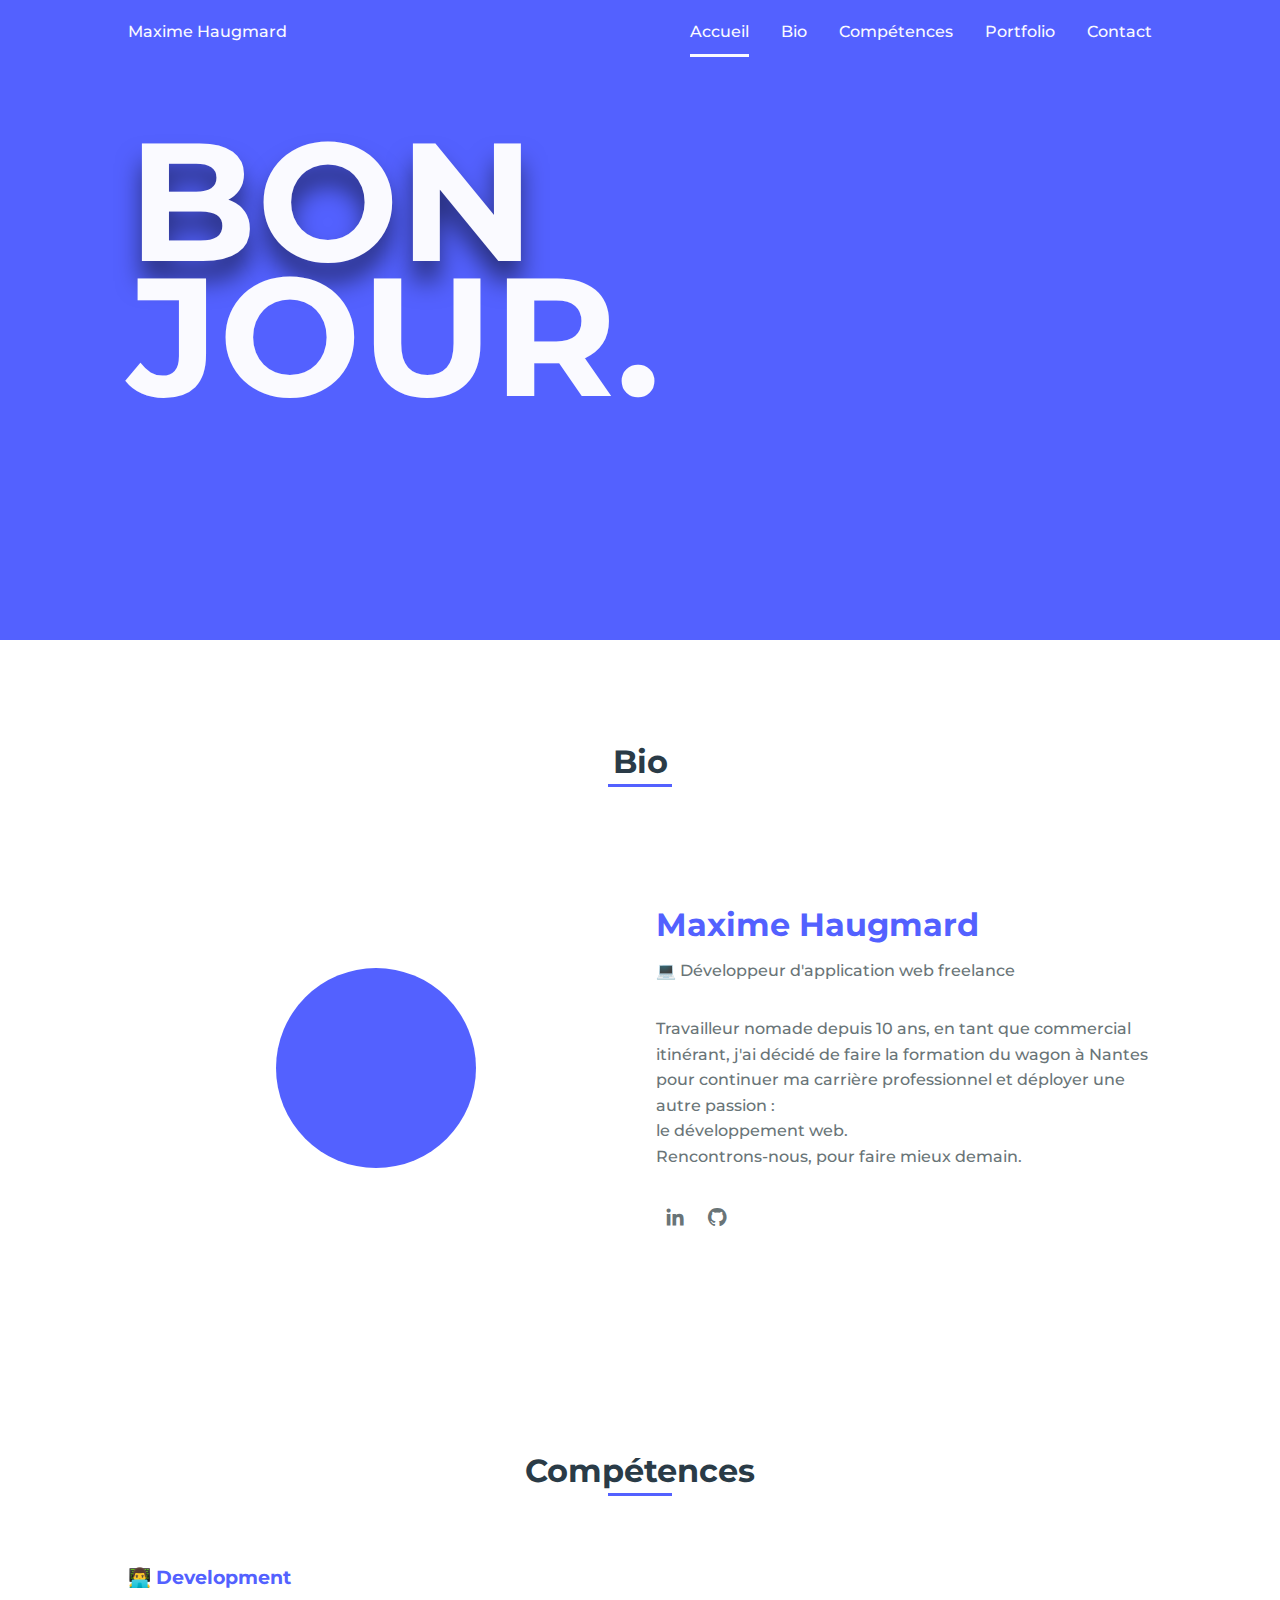
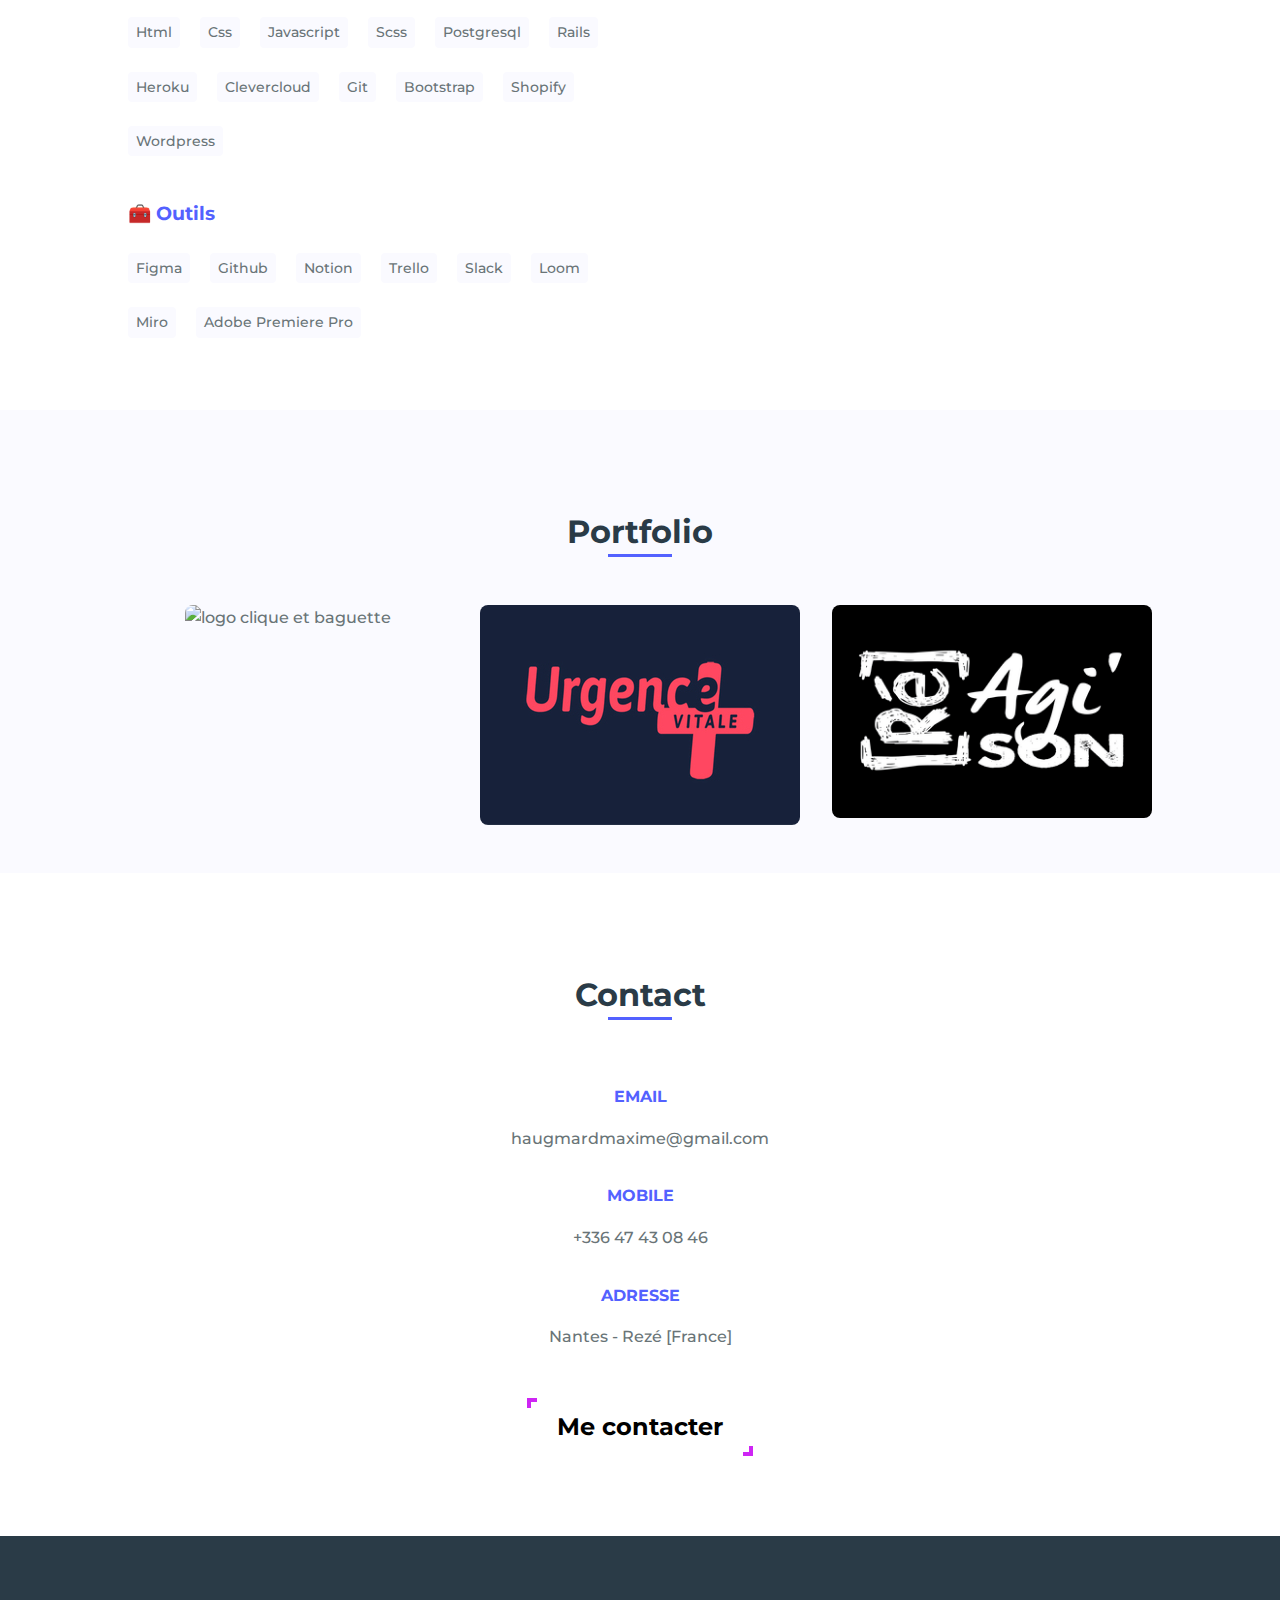
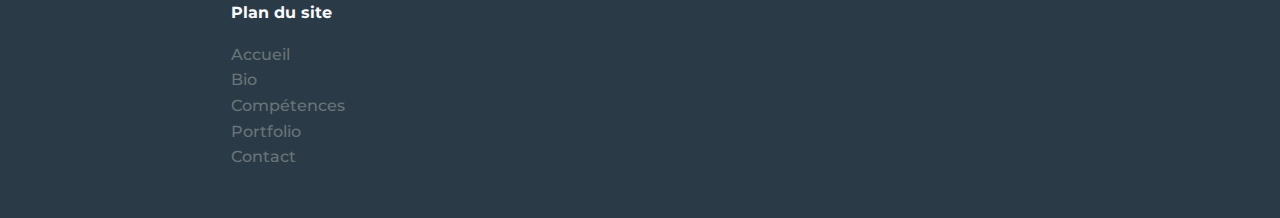
==== index.html @ 4c7629e4 "add card portfolio" ====
<!DOCTYPE html>
  <html lang="en">
  <head>
    <meta charset="UTF-8">
    <meta name="viewport" content="width=device-width, initial-scale=1.0">

    <title>Maxime Haugmard</title>
    <meta name="author" content="Maxime Haugmard">
    <meta name="description"
      content="Contacter Maxime Haugmard développeur d'application web freelance à Nantes. Langages utilisés: ruby, ruby on rails, html, css, js. Création de site e-commerce shopify, blog wordpress ...">
    <meta property="og:image" content="">
    <meta property="og:description"
      content="Maxime Haugmard développeur d'application web freelance à Nantes. Langages utilisés: ruby, ruby on rails, html, css, js. Création de site e-commerce shopify, blog wordpress ...">
    <meta property="og:title" content="Maxime Haugmard -Freelance- Nantes">
    <link rel="shortcut icon" href="assets/img/laptop_1f4bb.ico" type="image/x-icon">

    <!-- ===== CSS ===== -->
    <link rel="stylesheet" href="assets/css/styles.css">

    <!-- ===== BOX ICONS ===== -->
    <link href='https://cdn.jsdelivr.net/npm/boxicons@2.0.5/css/boxicons.min.css' rel='stylesheet'>
    <script src="https://kit.fontawesome.com/8cdeed69bb.js" crossorigin="anonymous"></script>

  </head>
  <body>
    <!--===== HEADER =====-->
    <header class="l-header">
      <nav class="nav bd-grid">
        <div>
          <a href="#" class="nav__logo">Maxime Haugmard</a>
        </div>

        <div class="nav__menu" id="nav-menu">
          <ul class="nav__list">
            <li class="nav__item"><a href="#home" class="nav__link active">Accueil</a></li>
            <li class="nav__item"><a href="#about" class="nav__link">Bio</a></li>
            <li class="nav__item"><a href="#skills" class="nav__link">Compétences</a></li>
            <li class="nav__item"><a href="#portfolio" class="nav__link">Portfolio</a></li>
            <li class="nav__item"><a href="#contact" class="nav__link">Contact</a></li>
          </ul>
        </div>

        <div class="nav__toggle" id="nav-toggle">
          <i class='bx bx-menu'></i>
        </div>
      </nav>
    </header>

    <main class="l-main">
      <!--===== HOME =====-->
      <section class="home" id="home">
        <div class="home__container bd-grid">
          <h1 class="home__title"><span>BON</span><br>JOUR.</h1>

          <div class="home__scroll">
            <a href="#about" class="home__scroll-link"></i><i class="fas fa-angle-double-down"></i></a>
          </div>

          <img src="assets/img/perfil.png" alt="" class="home__img">
        </div>
      </section>

      <!--===== ABOUT =====-->
      <section class="about section" id="about">
        <h2 class="section-title">Bio</h2>

        <div class="about__container bd-grid">
          <div class="about__img">
            <img src="assets/img/perfil.png" alt="">
          </div>

          <div>
            <h2 class="about__subtitle">Maxime Haugmard</h2>
            <span class="about__profession">💻 Développeur d'application web freelance</span>
            <div class="about__text">
              <p>Travailleur nomade depuis 10 ans, en tant que commercial itinérant, j'ai décidé de faire <a
                  href="https://www.lewagon.com/fr/nantes" target="_blank">la formation du wagon à Nantes</a>
                pour continuer ma carrière professionnel et déployer une autre passion :</p>
              <p>le développement web.</p>
              <p>Rencontrons-nous, pour faire mieux demain.</p>
            </div>

            <div class="about__social">
              <a href="https://www.linkedin.com/in/maxime-haugmard" class="about__social-icon" target="_blank"><i
                  class='bx bxl-linkedin'></i></a>
              <a href="https://github.com/MaximeHaugmard" class="about__social-icon" target="_blank"><i
                  class='bx bxl-github'></i></a>
              <!-- <a href="#" class="about__social-icon"><i class='bx bxl-dribbble' ></i></a> -->
            </div>
          </div>
        </div>
      </section>

      <!--===== SKILLS =====-->
      <section class="skills section" id="skills">
        <h2 class="section-title">Compétences</h2>

        <div class="skills__container bd-grid">
            <div class="skills__box">
              <h3 class="skills__subtitle">👨‍💻 Development</h3>
              <span class="skills__name">Html</span>
              <span class="skills__name">Css</span>
              <span class="skills__name">Javascript</span>
              <span class="skills__name">Scss</span>
              <span class="skills__name">Postgresql</span>
              <span class="skills__name">Rails</span>
              <span class="skills__name">Heroku</span>
              <span class="skills__name">Clevercloud</span>
              <span class="skills__name">Git</span>
              <span class="skills__name">Bootstrap</span>
              <span class="skills__name">Shopify</span>
              <span class="skills__name">Wordpress</span>

              <h3 class="skills__subtitle">🧰 Outils</h3>
              <span class="skills__name">Figma</span>
              <span class="skills__name">Github</span>
              <span class="skills__name">Notion</span>
              <span class="skills__name">Trello</span>
              <span class="skills__name">Slack</span>
              <span class="skills__name">Loom</span>
              <span class="skills__name">Miro</span>
              <span class="skills__name">Adobe Premiere Pro</span>
            </div>
        </div>
      </section>

      <!--===== PORTFOLIO =====-->
      <section class="portfolio section" id="portfolio">
        <h2 class="section-title">Portfolio</h2>

        <div class="portfolio__container bd-grid">

          <div class="portfolio__img">
            <img src="assets/img/cliqueetbaguette.png" alt="logo clique et baguette">
            <div class="portfolio__link">
              <span class="portfolio__link-name">Application de click & collect en boulangerie</span>
              <a href="https://www.cliqueetbaguette.fr" target="_blank" class="portfolio__link-detail"> Détail</a>
            </div>
          </div>

          <div class="portfolio__img">
              <img src="assets/img/urgence-vitale.jpg" alt="logo urgence vitale">
              <div class="portfolio__link">
                <span class="portfolio__link-name">Application d'appel du personnel d'astreinte dans le milieu hospitalier</span>
                <a href="https://youtu.be/1AYKmFTObQQ?t=2758" target="_blank" class="portfolio__link-detail">Démo</a>
              </div>
          </div>

          <div class="portfolio__img">
              <img src="assets/img/reagison.png" alt="logo [Ré]agi'son">
              <div class="portfolio__link">
                <span class="portfolio__link-name">[Ré]agi'son, association qui développe des ateliers c[ré]atifs et propose un accompagnement pour les artistes émergents</span>
                <a href="https://www.reagi-son.fr" class="portfolio__link-detail">Détail</a>
              </div>
          </div>

          <!-- <div class="portfolio__img">
              <img src="assets/img/work4.jpg" alt="">

              <div class="portfolio__link">
                <a href="#" class="portfolio__link-name">Détail</a>
              </div>
          </div> -->
      </section>

        <!--===== CONTACT =====-->
        <section class="contact section" id="contact">
          <h2 class="section-title">Contact</h2>

          <div class="contact__container">
            <div class="contact__info">
              <h3 class="contact__subtitle">EMAIL</h3>
              <span class="contact__text">
                <a href="mailto:haugmardmaxime@gmail.com" target="_blank">haugmardmaxime@gmail.com</a>
              </span>

              <h3 class="contact__subtitle">MOBILE</h3>
              <span class="contact__text"><a href="tel:+33647430846"></a> +336 47 43 08 46</span>

              <h3 class="contact__subtitle">ADRESSE</h3>
              <span class="contact__text">Nantes - Rezé [France]</span>

              <div class="btn-calendar">
                <a href="https://docs.google.com/forms/d/e/1FAIpQLSfEinjuFks-7mo3iiz8x9qFw1VdDq83ba6JHgk2bbXcNiDGog/viewform?usp=sf_link" target="_blank" rel="nofollow"><h2>Me contacter</h2></a>
              </div>
            </div>
          </div>
        </section>
      </main>

      <!--===== FOOTER =====-->
      <footer class="footer section">
        <div class="footer__container bd-grid">
          <div class="footer__data">
            <h2 class="footer__title">Plan du site</h2>
            <ul>
                <li><a href="#home" class="footer__link">Accueil</a></li>
                <li><a href="#about" class="footer__link">Bio</a></li>
                <li><a href="#skills" class="footer__link">Compétences</a></li>
                <li><a href="#portfolio" class="footer__link">Portfolio</a></li>
                <li><a href="#Contact" class="footer__link">Contact</a></li>
            </ul>
          </div>
        </div>
      </footer>

      <!--===== SCROLL REVEAL =====-->
      <script src="https://unpkg.com/scrollreveal"></script>

      <!--===== MAIN JS =====-->
      <script src="assets/js/main.js"></script>
  </body>
</html>
---- assets/css/styles.css ----
/*===== GOOGLE FONTS =====*/
@import url("https://fonts.googleapis.com/css2?family=Montserrat:wght@500;600;700&display=swap");

/*===== VARIABLES CSS =====*/
:root{
    --header-height: 3rem;
    --font-medium: 500;
}

/*===== Colores =====*/
:root{
    --first-color: #5361FF;
    --white-color: #FAFAFF;
    --dark-color: #2A3B47;
    --text-color: #697477;
}

/*===== Fuente y tipografia =====*/
:root{
    --body-font: 'Montserrat', sans-serif;
    --big-font-size: 6.25rem;
    --h2-font-size: 1.25rem;
    --normal-font-size: .938rem;
    --small-font-size: .813rem;
}
@media screen and (min-width: 768px){
    :root{
        --big-font-size: 10.5rem;
        --h2-font-size: 2rem;
        --normal-font-size: 1rem;
        --small-font-size: .875rem;
    }
}

/*===== Margenes =====*/
:root{
    --mb-1: .5rem;
    --mb-2: 1rem;
    --mb-3: 1.5rem;
    --mb-4: 2rem;
}

/*===== z index =====*/
:root{
    --z-fixed: 100;
}

/*===== BASE =====*/
*,::before,::after{
    box-sizing: border-box;
}
html{
    scroll-behavior: smooth;
}
body{
    margin: var(--header-height) 0 0 0;
    font-family: var(--body-font);
    font-size: var(--normal-font-size);
    font-weight: var(--font-medium);
    color: var(--text-color);
    line-height: 1.6;
}
h1,h2,p{
    margin: 0;
}
ul{
    margin: 0;
    padding: 0;
    list-style: none;
}
a{
    text-decoration: none;
    color: var(--text-color);
}
img{
    max-width: 100%;
    height: auto;
    display: block;
}

/*===== CLASS CSS ===== */
.section{
    padding: 3rem 0;
}
.section-title{
    position: relative;
    font-size: var(--h2-font-size);
    color: var(--dark-color);
    margin: var(--mb-4) 0;
    text-align: center;
}
.section-title::after{
    position: absolute;
    content: "";
    width: 32px;
    height: .18rem;
    left: 0;
    right: 0;
    margin: auto;
    top: 2rem;
    background-color: var(--first-color);
}

/*===== LAYOUT =====*/
.bd-grid{
    max-width: 1024px;
    display: grid;
    grid-template-columns: 100%;
    grid-column-gap: 2rem;
    width: calc(100% - 2rem);
    margin-left: var(--mb-2);
    margin-right: var(--mb-2);
}
.l-header{
    width: 100%;
    position: fixed;
    top: 0;
    left: 0;
    z-index: var(--z-fixed);
    background-color: var(--first-color);
}

/*===== NAV =====*/
.nav{
    height: var(--header-height);
    display: flex;
    justify-content: space-between;
    align-items: center;
}
@media screen and (max-width: 768px){
    .nav__menu{
        position: fixed;
        top: var(--header-height);
        right: -100%;
        width: 80%;
        height: 100%;
        padding: 2rem;
        background-color: rgba(255,255,255,.3);
        transition: .5s;
        backdrop-filter: blur(10px);
    }
}
.nav__item{
    margin-bottom: var(--mb-4);
}
.nav__link{
    position: relative;
    color: var(--dark-color);
}
.nav__link:hover{
    color: var(--first-color);
}
.nav__logo{
    color: var(--white-color);
}
.nav__toggle{
    color: var(--white-color);
    font-size: 1.5rem;
    cursor: pointer;
}

/*=== Show menu ===*/
.show{
    right: 0;
}

/*Active menu*/
.active::after{
    position: absolute;
    content: "";
    width: 100%;
    height: .18rem;
    left: 0;
    top: 2rem;
    background-color: var(--first-color);
}

/*===== HOME =====*/
.home{
    position: relative;
    background-color: var(--first-color);
    overflow: hidden;
}
.home__container{
    height: calc(100vh - var(--header-height));
    row-gap: 5rem;
}
.home__title{
    align-self: flex-end;
    font-size: var(--big-font-size);
    color: var(--white-color);
    line-height: .8;
}
.home__title span{
    text-shadow: 0 20px 25px rgba(0,0,0,.5);
}
.home__scroll{
    align-self: flex-end;
    padding-bottom: var(--mb-4);
}

.home__scroll-link{
    color: var(--white-color);
}
.fa-angle-double-down {
    font-size: calc(14px + 1.5vw);;
    animation: slide 1s linear infinite;
}
.fa-angle-double-down:hover{
    cursor: pointer;
}
@keyframes slide {
  0%,
  100% {
    transform: translate(0, 0);
  }
  50% {
    transform: translate(0, 10px);
  }
}

.home__img{
    position: absolute;
    right: 0;
    bottom: 0;
    width: 295px;
}

/* ===== ABOUT =====*/
.about__container{
    justify-items: center;
    row-gap: 2rem;
    text-align: center;
}
.about__img{
    display: flex;
    justify-content: center;
    padding-top: 1rem;
    width: 120px;
    height: 120px;
    background-color: var(--first-color);
    border-radius: 50%;
    overflow: hidden;
}
.about__img img{
    width: 100px;
}
.about__subtitle{
    font-size: var(--h2-font-size);
    color: var(--first-color);
    margin-bottom: var(--mb-1);
}
.about__text{
    margin-bottom: var(--mb-4);
}
.about__profession{
    display: block;
    margin-bottom: var(--mb-4);
}
.about__social-icon{
    font-size: 1.4rem;
    margin: 0 var(--mb-1);
}
.about__social-icon:hover{
    color: var(--first-color);
}

/* ===== SKILLS =====*/
.skills__container{
    row-gap: 2rem;
}
.skills__subtitle{
    color: var(--first-color);
    margin-bottom: var(--mb-3);
}
.skills__name{
    display: inline-block;
    font-size: var(--small-font-size);
    margin-right: var(--mb-2);
    margin-bottom: var(--mb-3);
    padding: .25rem .5rem;
    background-color: var(--white-color);
    border-radius: .25rem;
}
.skills__name:hover{
    background-color: var(--first-color);
    color: var(--white-color);
}
.skills__img img{
    border-radius: .5rem;
}

/* ===== PORTFOLIO =====*/
.portfolio{
    background-color: var(--white-color);
}
.portfolio__container{
    justify-items: center;
    row-gap: 2rem;
}
.portfolio__img{
    position: relative;
    overflow: hidden;
}
.portfolio__img img{
    border-radius: .5rem;
}
.portfolio__link{
    position: absolute;
    bottom: -100%;
    width: 100%;
    height: 100%;
    display: flex;
    justify-content: center;
    align-items: center;
    flex-direction: column;
    background-color: rgba(255,255,255,.3);
    border-radius: .5rem;
    cursor: pointer;
    backdrop-filter: blur(10px);
    transition: .3s;
}
.portfolio__img:hover .portfolio__link{
    bottom: 0;
}
.portfolio__link-name{
    color: var(--white-color);
    text-align: center;
    padding-bottom: var(--mb-1);
}
.portfolio__link-detail{
    color: var(--dark-color);
    font-weight: 900;
}

/* ===== CONTACT =====*/
.contact__info{
  margin-bottom: 2rem;
  display: flex;
  flex-direction: column;
  justify-content: space-between;
  align-items: center;
}

.contact__subtitle{
    font-size: var(--normal-font-size);
    color: var(--first-color);
}
.contact__text{
    display: inline-block;
    margin-bottom: var(--mb-2);
}

.btn-calendar{
  display: inline-block;
  margin-top: 2rem;
}
.btn-calendar h2{
  position: relative;
  padding: 10px 30px;
  margin: 0 15px;
  color: black;
  transition: .5s;
  overflow: hidden;
  text-align: center;
}
.btn-calendar h2:hover {
    background: #CE25F4;
    box-shadow: 0 0 50px #CE25F4;
    transition-delay: 0.2s;
    color: black;
}
.btn-calendar h2:before {
    content: '';
    position: absolute;
    top: 0;
    left: 0;
    width: 10px;
    height: 10px;
    border-top: 4px solid #CE25F4;
    border-left: 4px solid #CE25F4;
    transition: .5s;
    transition-delay: 0.2s;
}
.btn-calendar h2:hover:before {
    width: 100%;
    height: 100%;
    transition-delay: 0s;
}
.btn-calendar h2:after {
  content: '';
  position: absolute;
  bottom: 0;
  right: 0;
  width: 10px;
  height: 10px;
  border-bottom: 4px solid #CE25F4;
  border-right: 4px solid #CE25F4;
  transition: .5s;
  transition-delay: 0.2s;
}
.btn-calendar h2:hover:after {
    width: 100%;
    height: 100%;
    transition-delay: 0s;
}

/* ===== FOOTER=====*/
.footer{
    background-color: var(--dark-color);
}
.footer__container{
    row-gap: 2rem;
}
.footer__title{
    font-size: var(--normal-font-size);
    color: var(--white-color);
    margin-bottom: var(--mb-2);
}
.footer__link{
    padding: .25rem 0;
}
.footer__link:hover{
    color: var(--first-color);
}
.footer__social{
    font-size: 1.4rem;
    margin-right: var(--mb-1);
}
.footer__social:hover{
    color: var(--first-color);
}

/* ===== MEDIA QUERIES =====*/
/* For small devices */
@media screen and (max-width: 320px) {
  .home__img {
    width: 230px;
  }
}

@media screen and (min-width: 768px){
    body{
        margin: 0;
    }
    .section{
        padding-top: 4rem;
    }
    .section-title{
        margin-bottom: 3rem;
    }
    .section-title::after{
        width: 64px;
        top: 3rem;
    }

    .nav{
        height: calc(var(--header-height) + 1rem);
    }
    .nav__list{
        display: flex;
    }
    .nav__item{
        margin-left: var(--mb-4);
        margin-bottom: 0;
    }
    .nav__toggle{
        display: none;
    }
    .nav__link{
        color: var(--white-color);
    }
    .nav__link:hover{
        color: var(--white-color);
    }
    .active::after{
        background-color: var(--white-color);
    }

    .home__container{
        height: 100vh;
        grid-template-rows: 1.7fr 1fr;
        row-gap: 0;
    }
    .home__img{
        width: 524px;
        right: 10%;
    }

    .about__container{
        grid-template-columns: repeat(2, 1fr);
        align-items: center;
        text-align: initial;
        padding: 4rem 0;
    }
    .about__img{
        width: 200px;
        height: 200px;
    }
    .about__img img{
        width: 165px;
    }

    .skills__container{
        grid-template-columns: repeat(2, 1fr);
        align-items: center;
    }

    .portfolio__container{
        grid-template-columns: repeat(3, 1fr);
        column-gap: 2rem;
    }

    .contact__container{
        grid-template-columns: repeat(2, 1fr);
        justify-items: center;
    }

    .footer__container{
        grid-template-columns: repeat(3, 1fr);
        justify-items: center;
    }
}

@media screen and (min-width: 1024px){
    .bd-grid{
        margin-left: auto;
        margin-right: auto;
    }
}

/* For tall screens on mobiles y desktop*/
@media screen and (min-height: 721px) {
    .home__container {
        height: 640px;
    }
    .home__img {
        width: 500px;
        right: 24%;
    }
}
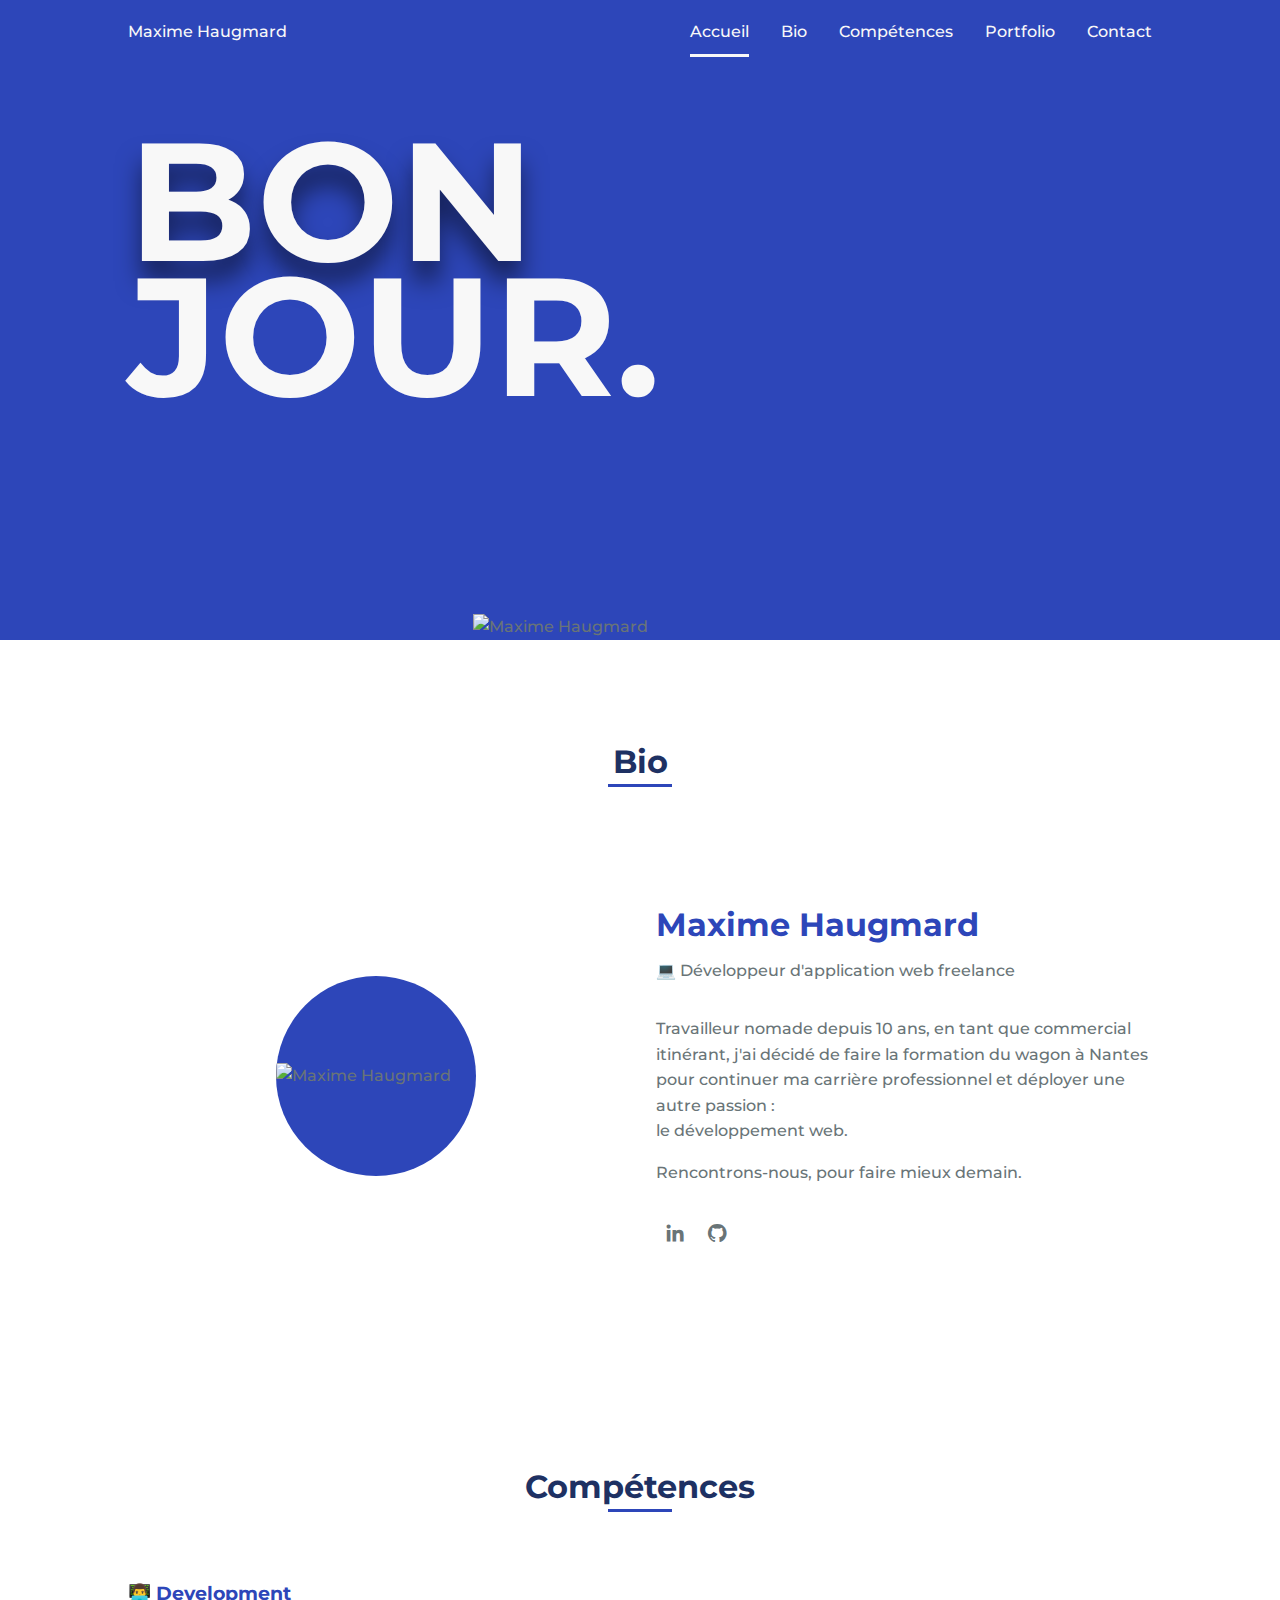
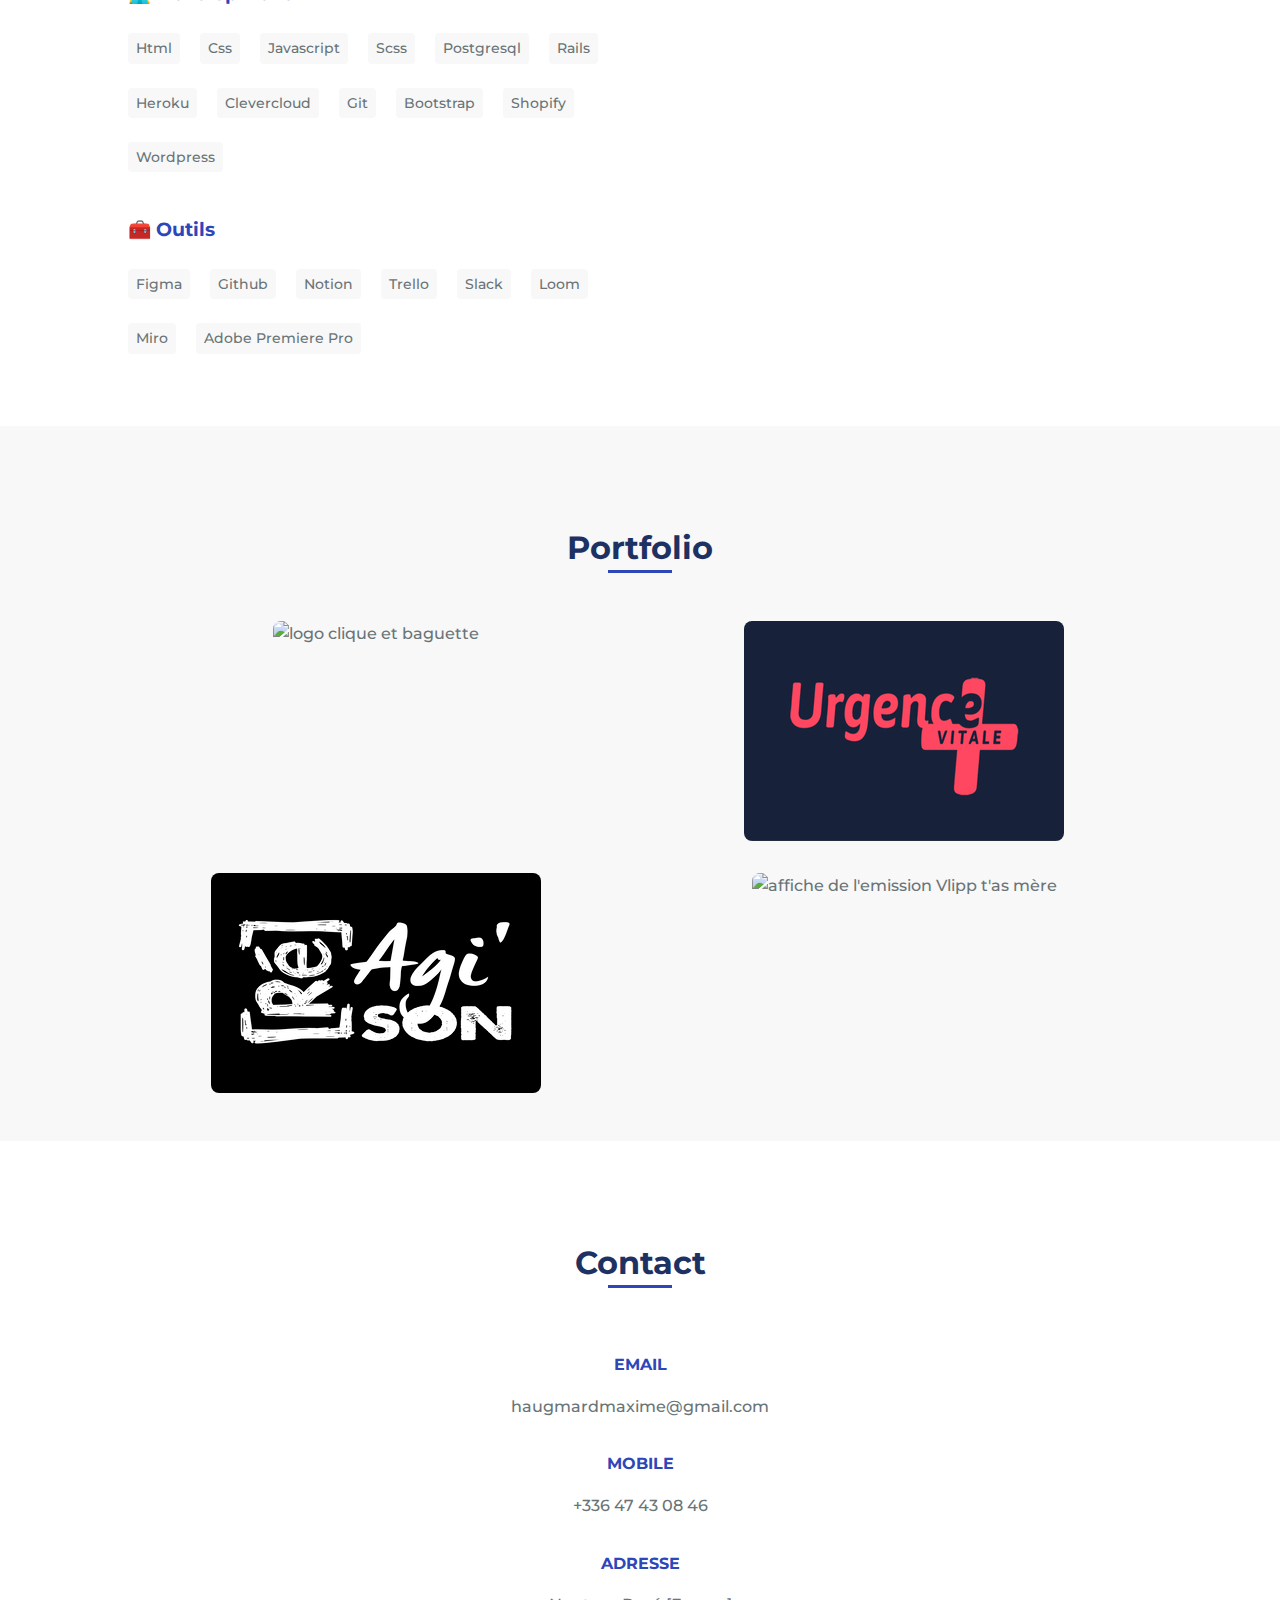
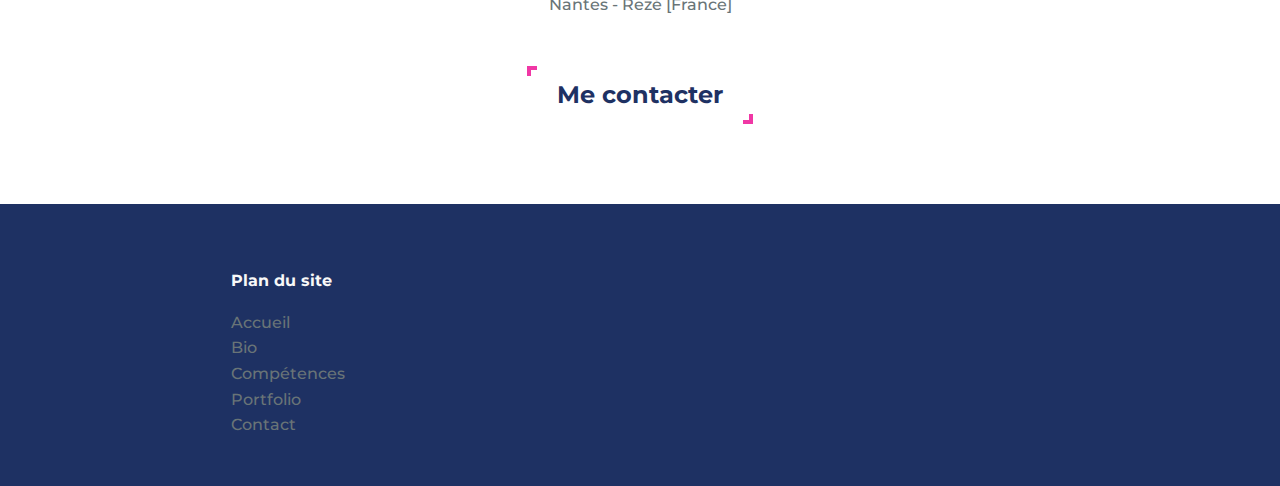
==== commit f61a3c9a: "dernier détail" ====
--- a/index.html
+++ b/index.html
@@ -23,7 +23,7 @@
 
   </head>
   <body>
-    <!--===== HEADER =====-->
+    <!--===== NAV =====-->
     <header class="l-header">
       <nav class="nav bd-grid">
         <div>
@@ -56,7 +56,7 @@
             <a href="#about" class="home__scroll-link"></i><i class="fas fa-angle-double-down"></i></a>
           </div>
 
-          <img src="assets/img/perfil.png" alt="" class="home__img">
+          <img src="assets/img/profil-gauche.png" alt="Maxime Haugmard" class="home__img">
         </div>
       </section>
 
@@ -66,7 +66,7 @@
 
         <div class="about__container bd-grid">
           <div class="about__img">
-            <img src="assets/img/perfil.png" alt="">
+            <img src="assets/img/profil-circle.png" alt="Maxime Haugmard">
           </div>
 
           <div>
@@ -77,7 +77,7 @@
                   href="https://www.lewagon.com/fr/nantes" target="_blank">la formation du wagon à Nantes</a>
                 pour continuer ma carrière professionnel et déployer une autre passion :</p>
               <p>le développement web.</p>
-              <p>Rencontrons-nous, pour faire mieux demain.</p>
+              <p class="about__baseline">Rencontrons-nous, pour faire mieux demain.</p>
             </div>
 
             <div class="about__social">
@@ -85,7 +85,6 @@
                   class='bx bxl-linkedin'></i></a>
               <a href="https://github.com/MaximeHaugmard" class="about__social-icon" target="_blank"><i
                   class='bx bxl-github'></i></a>
-              <!-- <a href="#" class="about__social-icon"><i class='bx bxl-dribbble' ></i></a> -->
             </div>
           </div>
         </div>
@@ -154,60 +153,61 @@
               </div>
           </div>
 
-          <!-- <div class="portfolio__img">
-              <img src="assets/img/work4.jpg" alt="">
-
+          <div class="portfolio__img">
+              <img src="assets/img/visuel-live.png" alt="affiche de l'emission Vlipp t'as mère">
               <div class="portfolio__link">
-                <a href="#" class="portfolio__link-name">Détail</a>
+                <span class="portfolio__link-name">Assistant son et monteur</span>
+                <a href="https://www.twitch.tv/videos/1038018473" target="_blank"
+                class="portfolio__link-detail">L'émission</a>
               </div>
-          </div> -->
-      </section>
-
-        <!--===== CONTACT =====-->
-        <section class="contact section" id="contact">
-          <h2 class="section-title">Contact</h2>
-
-          <div class="contact__container">
-            <div class="contact__info">
-              <h3 class="contact__subtitle">EMAIL</h3>
-              <span class="contact__text">
-                <a href="mailto:haugmardmaxime@gmail.com" target="_blank">haugmardmaxime@gmail.com</a>
-              </span>
-
-              <h3 class="contact__subtitle">MOBILE</h3>
-              <span class="contact__text"><a href="tel:+33647430846"></a> +336 47 43 08 46</span>
-
-              <h3 class="contact__subtitle">ADRESSE</h3>
-              <span class="contact__text">Nantes - Rezé [France]</span>
-
-              <div class="btn-calendar">
-                <a href="https://docs.google.com/forms/d/e/1FAIpQLSfEinjuFks-7mo3iiz8x9qFw1VdDq83ba6JHgk2bbXcNiDGog/viewform?usp=sf_link" target="_blank" rel="nofollow"><h2>Me contacter</h2></a>
-              </div>
-            </div>
-          </div>
-        </section>
-      </main>
-
-      <!--===== FOOTER =====-->
-      <footer class="footer section">
-        <div class="footer__container bd-grid">
-          <div class="footer__data">
-            <h2 class="footer__title">Plan du site</h2>
-            <ul>
-                <li><a href="#home" class="footer__link">Accueil</a></li>
-                <li><a href="#about" class="footer__link">Bio</a></li>
-                <li><a href="#skills" class="footer__link">Compétences</a></li>
-                <li><a href="#portfolio" class="footer__link">Portfolio</a></li>
-                <li><a href="#Contact" class="footer__link">Contact</a></li>
-            </ul>
-          </div>
-        </div>
-      </footer>
-
-      <!--===== SCROLL REVEAL =====-->
-      <script src="https://unpkg.com/scrollreveal"></script>
-
-      <!--===== MAIN JS =====-->
-      <script src="assets/js/main.js"></script>
+          </div>
+      </section>
+
+      <!--===== CONTACT =====-->
+      <section class="contact section" id="contact">
+        <h2 class="section-title">Contact</h2>
+
+        <div class="contact__container">
+          <div class="contact__info">
+            <h3 class="contact__subtitle">EMAIL</h3>
+            <span class="contact__text">
+              <a href="mailto:haugmardmaxime@gmail.com" target="_blank">haugmardmaxime@gmail.com</a>
+            </span>
+
+            <h3 class="contact__subtitle">MOBILE</h3>
+            <span class="contact__text"><a href="tel:+33647430846"></a> +336 47 43 08 46</span>
+
+            <h3 class="contact__subtitle">ADRESSE</h3>
+            <span class="contact__text">Nantes - Rezé [France]</span>
+
+            <div class="btn-calendar">
+              <a href="https://docs.google.com/forms/d/e/1FAIpQLSfEinjuFks-7mo3iiz8x9qFw1VdDq83ba6JHgk2bbXcNiDGog/viewform?usp=sf_link" target="_blank" rel="nofollow"><h2>Me contacter</h2></a>
+            </div>
+          </div>
+        </div>
+      </section>
+    </main>
+
+    <!--===== FOOTER =====-->
+    <footer class="footer section">
+      <div class="footer__container bd-grid">
+        <div class="footer__data">
+          <h2 class="footer__title">Plan du site</h2>
+          <ul>
+              <li><a href="#home" class="footer__link">Accueil</a></li>
+              <li><a href="#about" class="footer__link">Bio</a></li>
+              <li><a href="#skills" class="footer__link">Compétences</a></li>
+              <li><a href="#portfolio" class="footer__link">Portfolio</a></li>
+              <li><a href="#Contact" class="footer__link">Contact</a></li>
+          </ul>
+        </div>
+      </div>
+    </footer>
+
+    <!--===== SCROLL REVEAL =====-->
+    <script src="https://unpkg.com/scrollreveal"></script>
+
+    <!--===== MAIN JS =====-->
+    <script src="assets/js/main.js"></script>
   </body>
 </html>
--- a/assets/css/styles.css
+++ b/assets/css/styles.css
@@ -9,9 +9,9 @@
 
 /*===== Colores =====*/
 :root{
-    --first-color: #5361FF;
-    --white-color: #FAFAFF;
-    --dark-color: #2A3B47;
+    --first-color: #2D46B9;
+    --white-color: #F8F8F8;
+    --dark-color: #1E3163;
     --text-color: #697477;
 }
 
@@ -137,11 +137,12 @@
         padding: 2rem;
         background-color: rgba(255,255,255,.3);
         transition: .5s;
-        backdrop-filter: blur(10px);
+        backdrop-filter: blur(15px);
     }
 }
 .nav__item{
     margin-bottom: var(--mb-4);
+    color: var(--dark-color);
 }
 .nav__link{
     position: relative;
@@ -190,6 +191,7 @@
     font-size: var(--big-font-size);
     color: var(--white-color);
     line-height: .8;
+    z-index: 1;
 }
 .home__title span{
     text-shadow: 0 20px 25px rgba(0,0,0,.5);
@@ -234,8 +236,8 @@
 }
 .about__img{
     display: flex;
+    flex-direction: column;
     justify-content: center;
-    padding-top: 1rem;
     width: 120px;
     height: 120px;
     background-color: var(--first-color);
@@ -243,19 +245,22 @@
     overflow: hidden;
 }
 .about__img img{
-    width: 100px;
+    width: 100%;
 }
 .about__subtitle{
     font-size: var(--h2-font-size);
     color: var(--first-color);
     margin-bottom: var(--mb-1);
-}
-.about__text{
-    margin-bottom: var(--mb-4);
 }
 .about__profession{
     display: block;
     margin-bottom: var(--mb-4);
+}
+.about__text{
+    margin-bottom: var(--mb-4);
+}
+.about__baseline {
+  margin-top: var(--mb-2);
 }
 .about__social-icon{
     font-size: 1.4rem;
@@ -359,16 +364,15 @@
   position: relative;
   padding: 10px 30px;
   margin: 0 15px;
-  color: black;
+  color: var(--dark-color);
   transition: .5s;
   overflow: hidden;
   text-align: center;
 }
 .btn-calendar h2:hover {
-    background: #CE25F4;
-    box-shadow: 0 0 50px #CE25F4;
+    background: #F037A5;
+    box-shadow: 0 0 50px #F037A5;
     transition-delay: 0.2s;
-    color: black;
 }
 .btn-calendar h2:before {
     content: '';
@@ -377,8 +381,8 @@
     left: 0;
     width: 10px;
     height: 10px;
-    border-top: 4px solid #CE25F4;
-    border-left: 4px solid #CE25F4;
+    border-top: 4px solid #F037A5;
+    border-left: 4px solid #F037A5;
     transition: .5s;
     transition-delay: 0.2s;
 }
@@ -394,8 +398,8 @@
   right: 0;
   width: 10px;
   height: 10px;
-  border-bottom: 4px solid #CE25F4;
-  border-right: 4px solid #CE25F4;
+  border-bottom: 4px solid #F037A5;
+  border-right: 4px solid #F037A5;
   transition: .5s;
   transition-delay: 0.2s;
 }
@@ -498,7 +502,7 @@
         height: 200px;
     }
     .about__img img{
-        width: 165px;
+        width: 100%;
     }
 
     .skills__container{
@@ -507,7 +511,7 @@
     }
 
     .portfolio__container{
-        grid-template-columns: repeat(3, 1fr);
+        grid-template-columns: repeat(2, 1fr);
         column-gap: 2rem;
     }
 
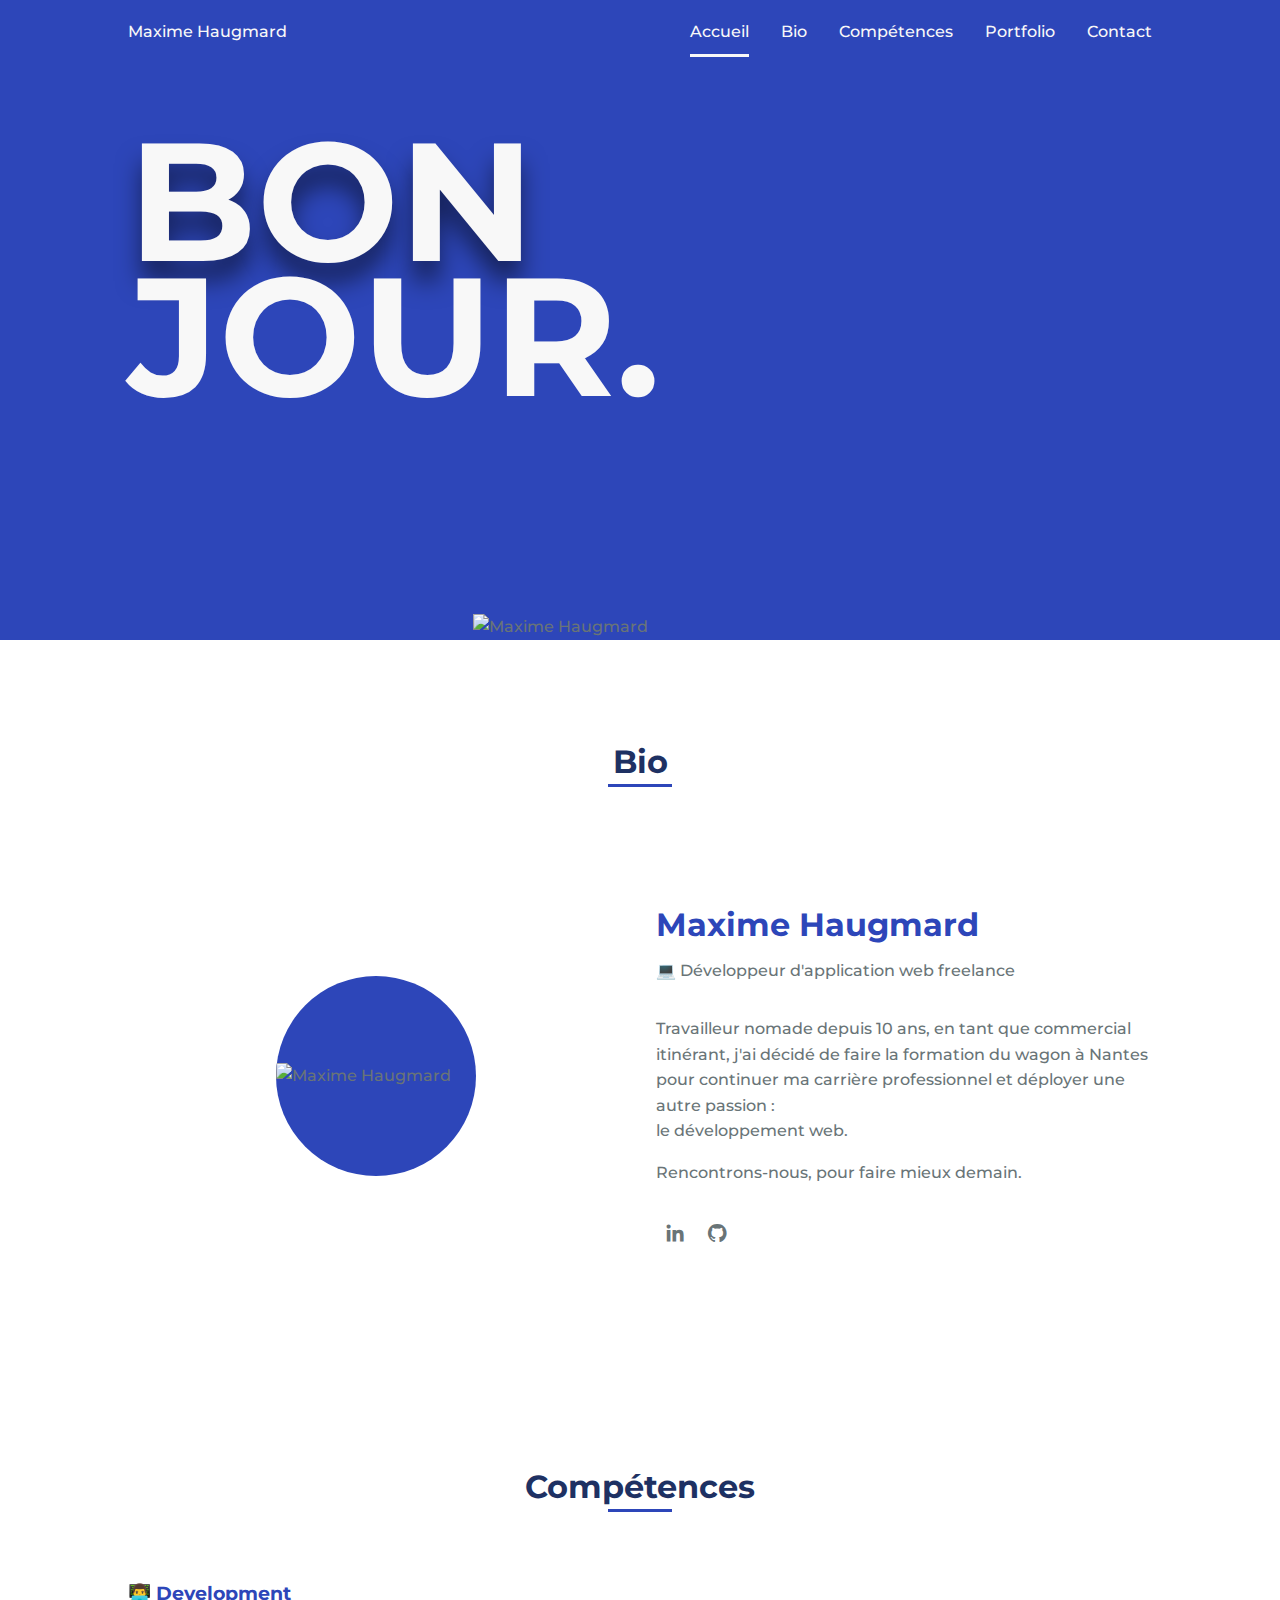
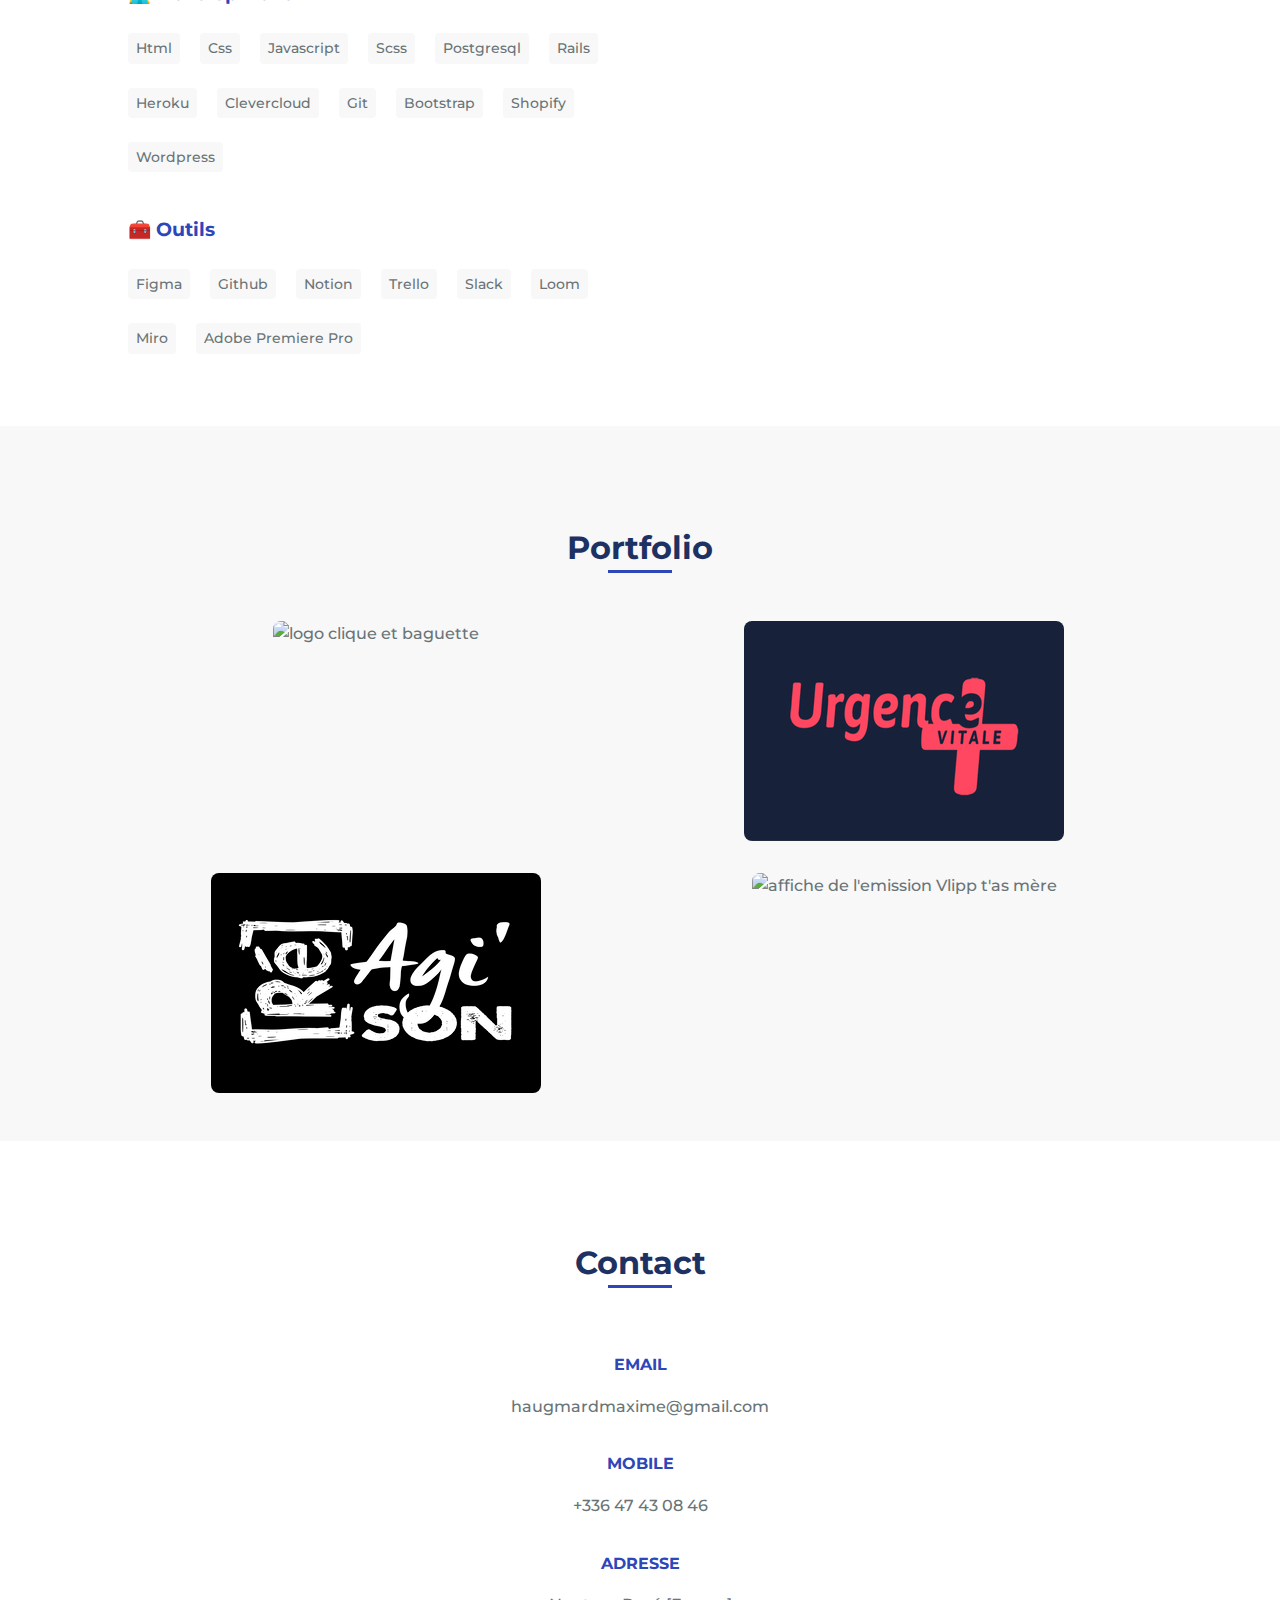
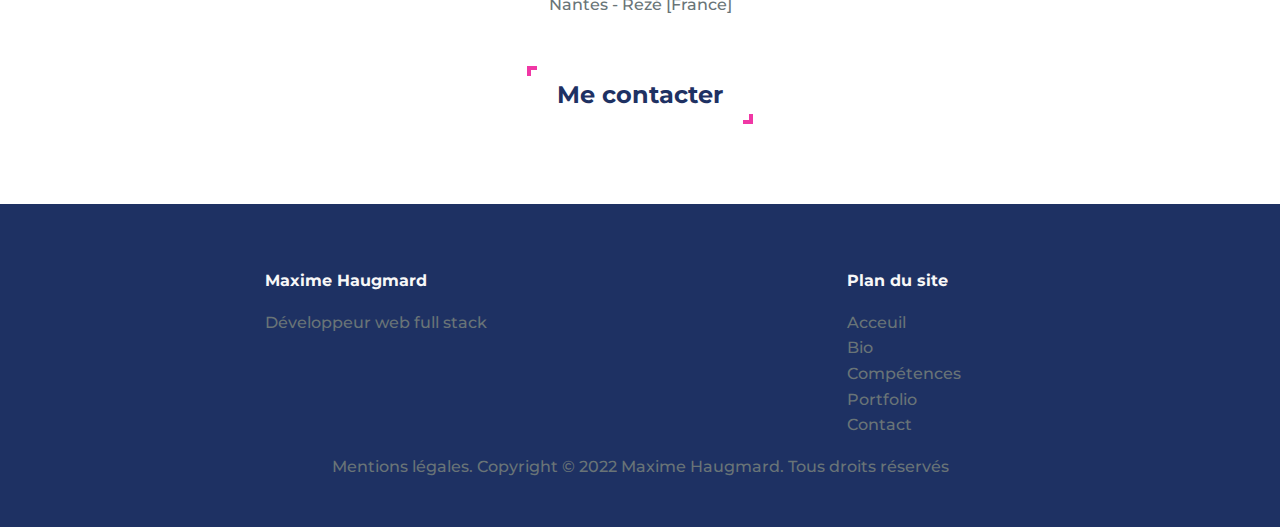
==== commit 6ef8df33: "finish footer" ====
--- a/index.html
+++ b/index.html
@@ -1,5 +1,5 @@
 <!DOCTYPE html>
-  <html lang="en">
+  <html lang="fr">
   <head>
     <meta charset="UTF-8">
     <meta name="viewport" content="width=device-width, initial-scale=1.0">
@@ -192,18 +192,24 @@
     <footer class="footer section">
       <div class="footer__container bd-grid">
         <div class="footer__data">
+          <h2 class="footer__title">Maxime Haugmard</h2>
+          <p class="footer__text">Développeur web full stack</p>
+        </div>
+
+        <div class="footer__data">
           <h2 class="footer__title">Plan du site</h2>
           <ul>
-              <li><a href="#home" class="footer__link">Accueil</a></li>
-              <li><a href="#about" class="footer__link">Bio</a></li>
-              <li><a href="#skills" class="footer__link">Compétences</a></li>
-              <li><a href="#portfolio" class="footer__link">Portfolio</a></li>
-              <li><a href="#Contact" class="footer__link">Contact</a></li>
+            <li><a href="#home" class="footer__link">Acceuil</a></li>
+            <li><a href="#about" class="footer__link">Bio</a></li>
+            <li><a href="#skills" class="footer__link">Compétences</a></li>
+            <li><a href="#portfolio" class="footer__link">Portfolio</a></li>
+            <li><a href="#Contact" class="footer__link">Contact</a></li>
           </ul>
         </div>
       </div>
+      <p class="footer__text text-bottom"><span>Mentions légales.</span> Copyright © 2022 Maxime Haugmard. Tous droits réservés</p>
+
     </footer>
-
     <!--===== SCROLL REVEAL =====-->
     <script src="https://unpkg.com/scrollreveal"></script>
 
--- a/assets/css/styles.css
+++ b/assets/css/styles.css
@@ -421,18 +421,11 @@
     color: var(--white-color);
     margin-bottom: var(--mb-2);
 }
-.footer__link{
-    padding: .25rem 0;
-}
-.footer__link:hover{
-    color: var(--first-color);
-}
-.footer__social{
-    font-size: 1.4rem;
-    margin-right: var(--mb-1);
-}
-.footer__social:hover{
-    color: var(--first-color);
+.text-bottom{
+  text-align: left;
+  margin-top: var(--mb-2);
+  margin-left: var(--mb-2);
+  margin-right: var(--mb-2);
 }
 
 /* ===== MEDIA QUERIES =====*/
@@ -521,8 +514,11 @@
     }
 
     .footer__container{
-        grid-template-columns: repeat(3, 1fr);
+        grid-template-columns: repeat(2, 1fr);
         justify-items: center;
+    }
+    .text-bottom{
+      text-align: center;
     }
 }
 
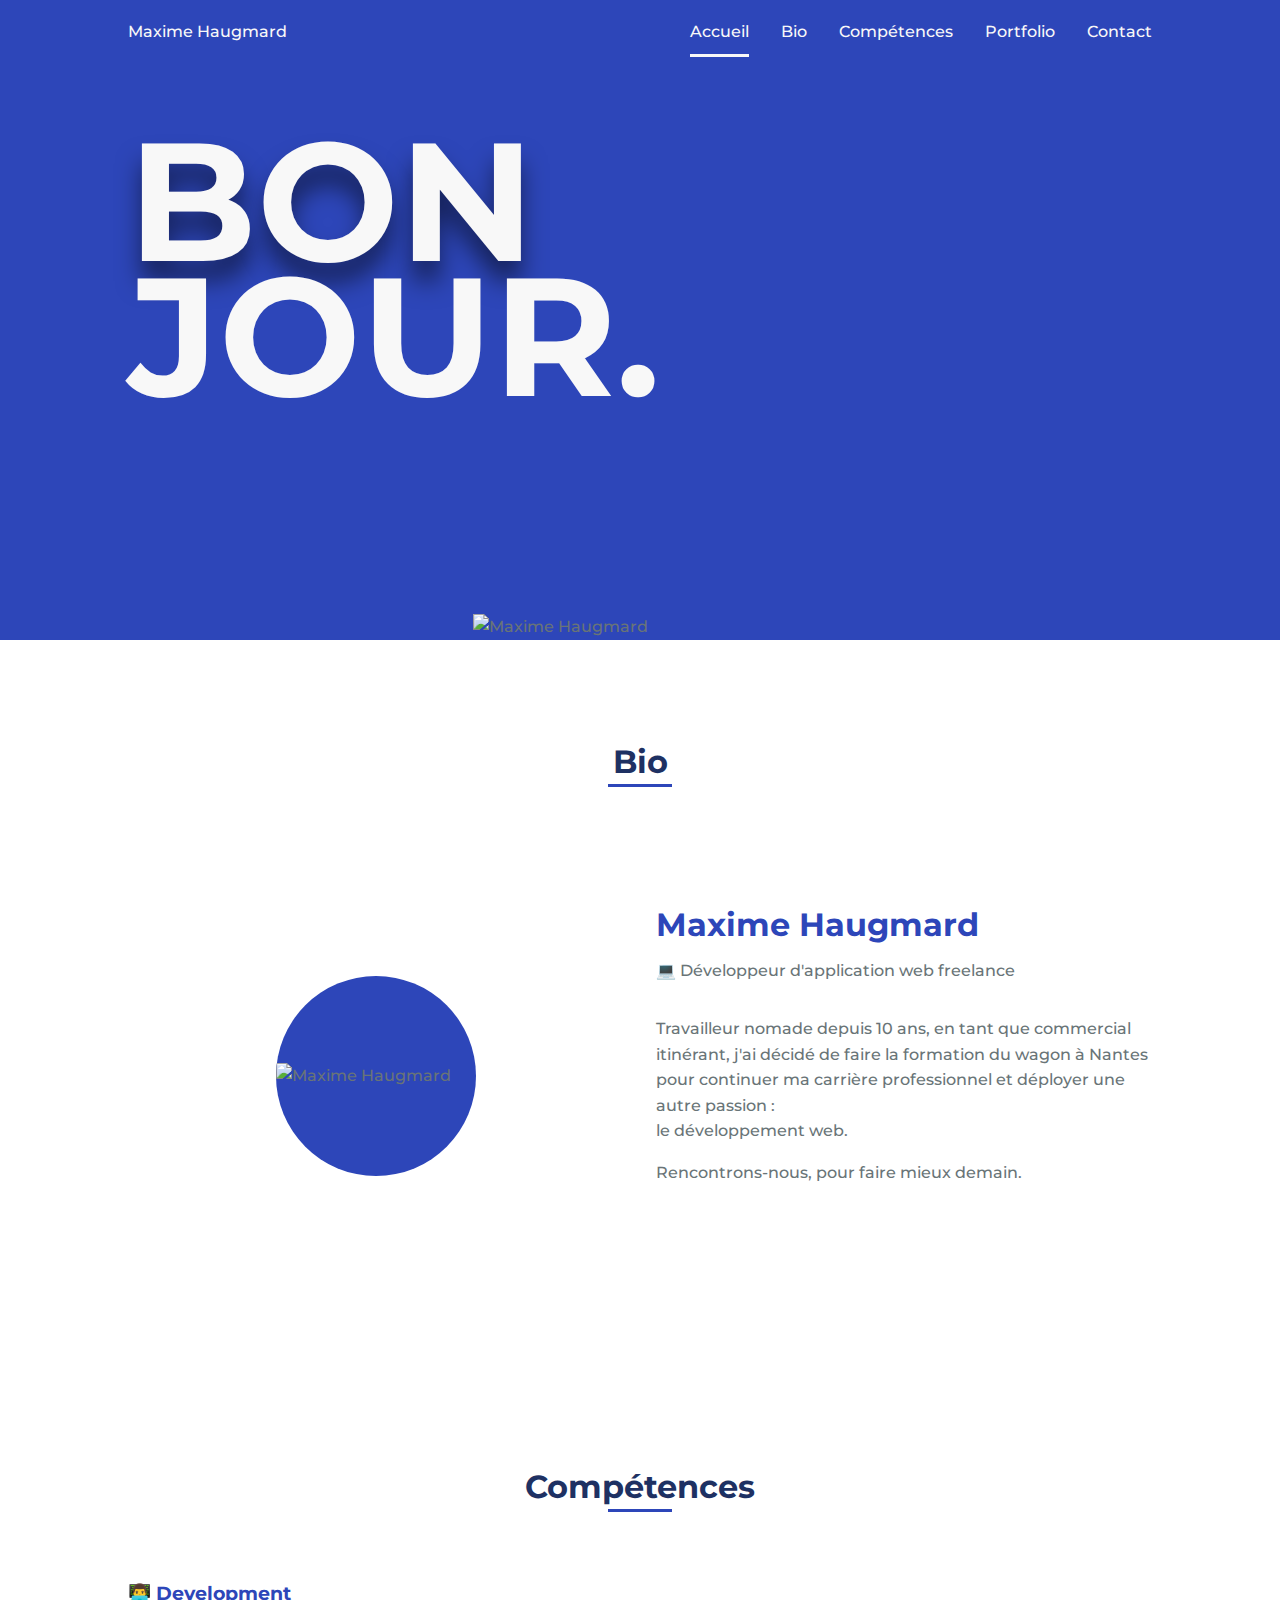
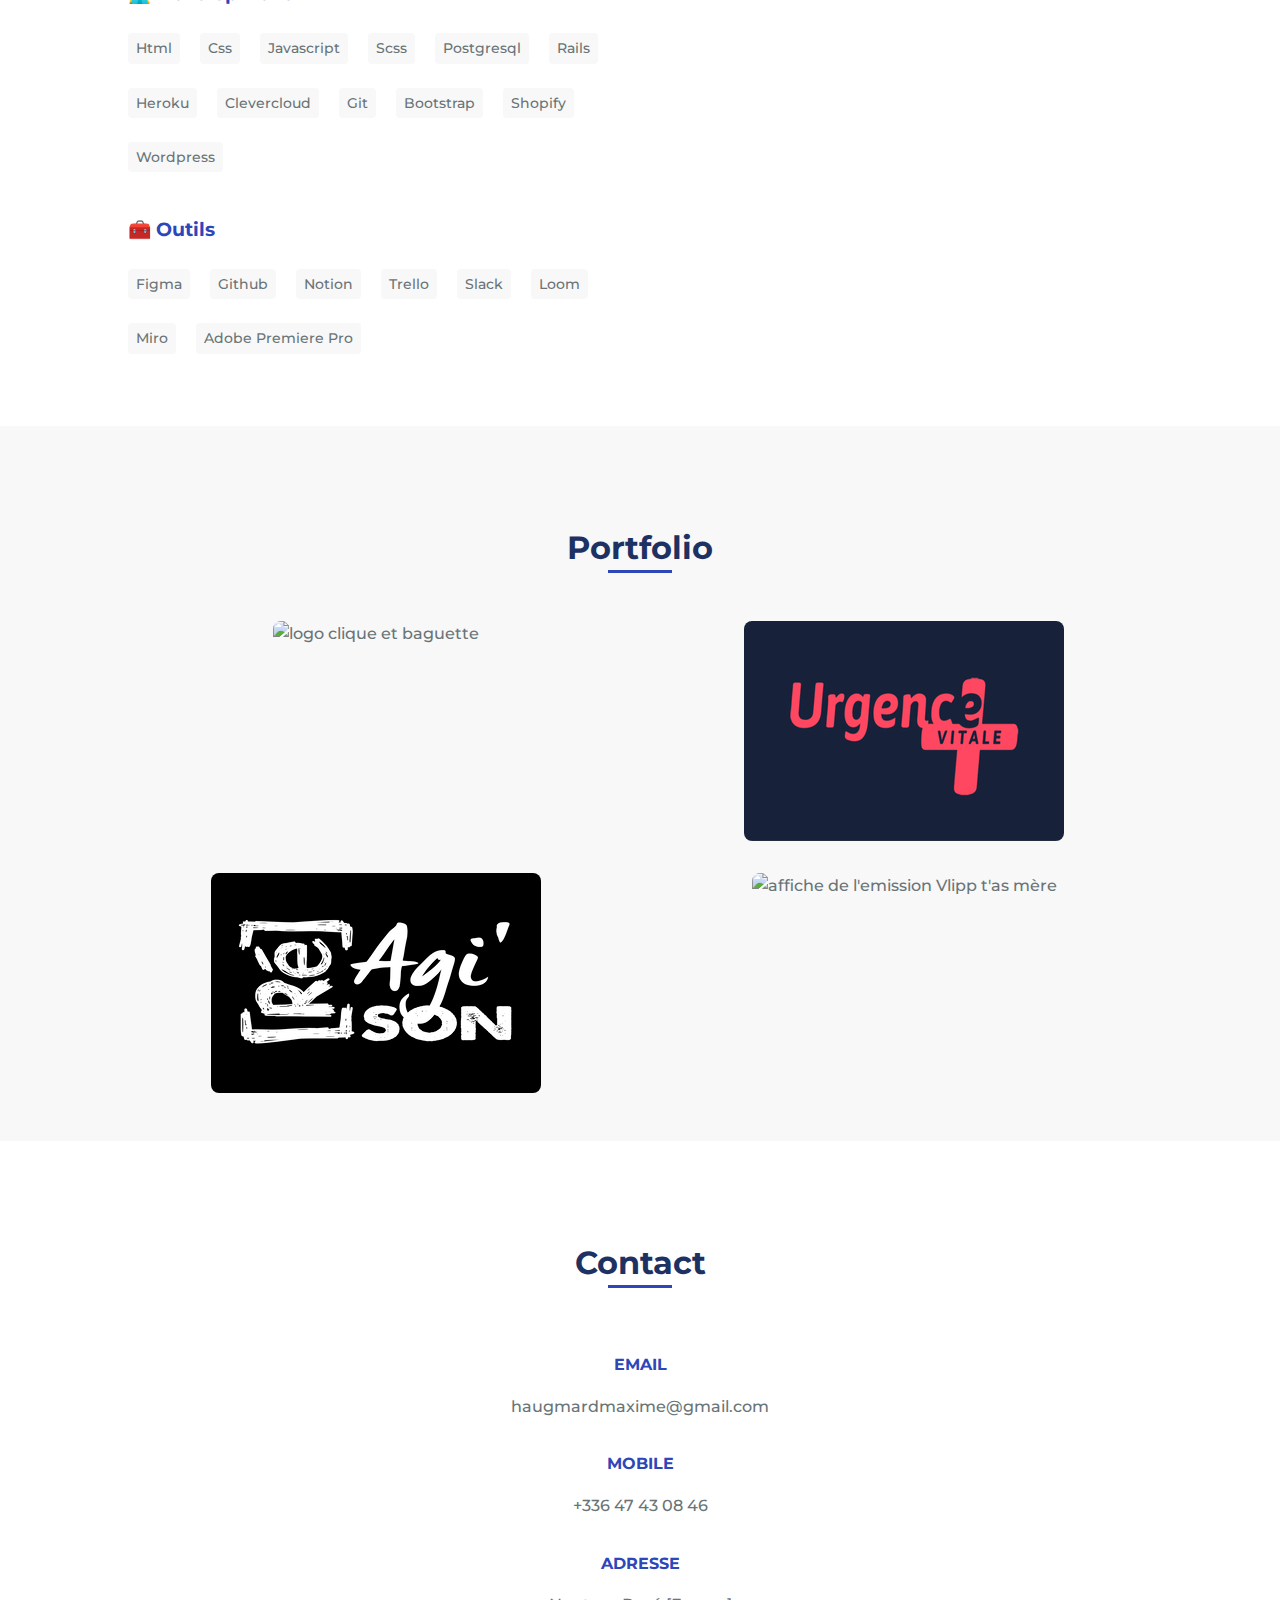
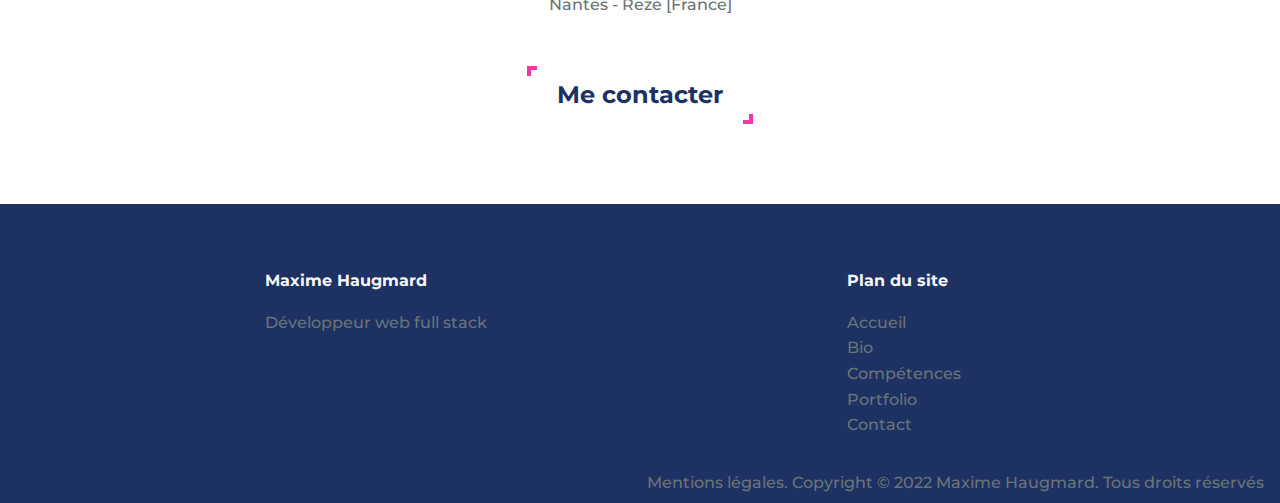
==== commit 6a94e9b8: "change icon font awesome add mention legal page" ====
--- a/index.html
+++ b/index.html
@@ -1,5 +1,5 @@
 <!DOCTYPE html>
-  <html lang="fr">
+<html lang="fr">
   <head>
     <meta charset="UTF-8">
     <meta name="viewport" content="width=device-width, initial-scale=1.0">
@@ -18,7 +18,7 @@
     <link rel="stylesheet" href="assets/css/styles.css">
 
     <!-- ===== BOX ICONS ===== -->
-    <link href='https://cdn.jsdelivr.net/npm/boxicons@2.0.5/css/boxicons.min.css' rel='stylesheet'>
+    <!-- <link href='https://cdn.jsdelivr.net/npm/boxicons@2.0.5/css/boxicons.min.css' rel='stylesheet'> -->
     <script src="https://kit.fontawesome.com/8cdeed69bb.js" crossorigin="anonymous"></script>
 
   </head>
@@ -41,7 +41,7 @@
         </div>
 
         <div class="nav__toggle" id="nav-toggle">
-          <i class='bx bx-menu'></i>
+          <i class="fas fa-bars"></i>
         </div>
       </nav>
     </header>
@@ -81,10 +81,8 @@
             </div>
 
             <div class="about__social">
-              <a href="https://www.linkedin.com/in/maxime-haugmard" class="about__social-icon" target="_blank"><i
-                  class='bx bxl-linkedin'></i></a>
-              <a href="https://github.com/MaximeHaugmard" class="about__social-icon" target="_blank"><i
-                  class='bx bxl-github'></i></a>
+              <a href="https://www.linkedin.com/in/maxime-haugmard" class="about__social-icon" target="_blank"><i class="fab fa-linkedin"></i></a>
+              <a href="https://github.com/MaximeHaugmard" class="about__social-icon" target="_blank"><i class="fab fa-github-square"></i></a>
             </div>
           </div>
         </div>
@@ -199,7 +197,7 @@
         <div class="footer__data">
           <h2 class="footer__title">Plan du site</h2>
           <ul>
-            <li><a href="#home" class="footer__link">Acceuil</a></li>
+            <li><a href="#home" class="footer__link">Accueil</a></li>
             <li><a href="#about" class="footer__link">Bio</a></li>
             <li><a href="#skills" class="footer__link">Compétences</a></li>
             <li><a href="#portfolio" class="footer__link">Portfolio</a></li>
@@ -207,8 +205,7 @@
           </ul>
         </div>
       </div>
-      <p class="footer__text text-bottom"><span>Mentions légales.</span> Copyright © 2022 Maxime Haugmard. Tous droits réservés</p>
-
+      <p class="footer__text text-bottom"><span><a href="mentions-légales.html">Mentions légales.</a></span> Copyright © 2022 Maxime Haugmard. Tous droits réservés</p>
     </footer>
     <!--===== SCROLL REVEAL =====-->
     <script src="https://unpkg.com/scrollreveal"></script>
--- a/assets/css/styles.css
+++ b/assets/css/styles.css
@@ -7,7 +7,7 @@
     --font-medium: 500;
 }
 
-/*===== Colores =====*/
+/*===== COLOR =====*/
 :root{
     --first-color: #2D46B9;
     --white-color: #F8F8F8;
@@ -15,7 +15,7 @@
     --text-color: #697477;
 }
 
-/*===== Fuente y tipografia =====*/
+/*===== FONT =====*/
 :root{
     --body-font: 'Montserrat', sans-serif;
     --big-font-size: 6.25rem;
@@ -32,7 +32,7 @@
     }
 }
 
-/*===== Margenes =====*/
+/*===== MARGIN =====*/
 :root{
     --mb-1: .5rem;
     --mb-2: 1rem;
@@ -412,6 +412,7 @@
 /* ===== FOOTER=====*/
 .footer{
     background-color: var(--dark-color);
+    padding-bottom: var(--mb-1);
 }
 .footer__container{
     row-gap: 2rem;
@@ -423,9 +424,18 @@
 }
 .text-bottom{
   text-align: left;
-  margin-top: var(--mb-2);
+  margin-top: var(--mb-4);
   margin-left: var(--mb-2);
   margin-right: var(--mb-2);
+}
+
+/* ===== MENTIONS LEGALES=====*/
+.mentions-légales{
+  margin: 0 var(--mb-4);
+}
+.mentions-legales-title {
+  text-align: center;
+  padding-bottom: var(--mb-4);
 }
 
 /* ===== MEDIA QUERIES =====*/
@@ -518,7 +528,10 @@
         justify-items: center;
     }
     .text-bottom{
-      text-align: center;
+      text-align: right;
+    }
+    .mentions-legales-title {
+      padding: var(--mb-4) 0;
     }
 }
 
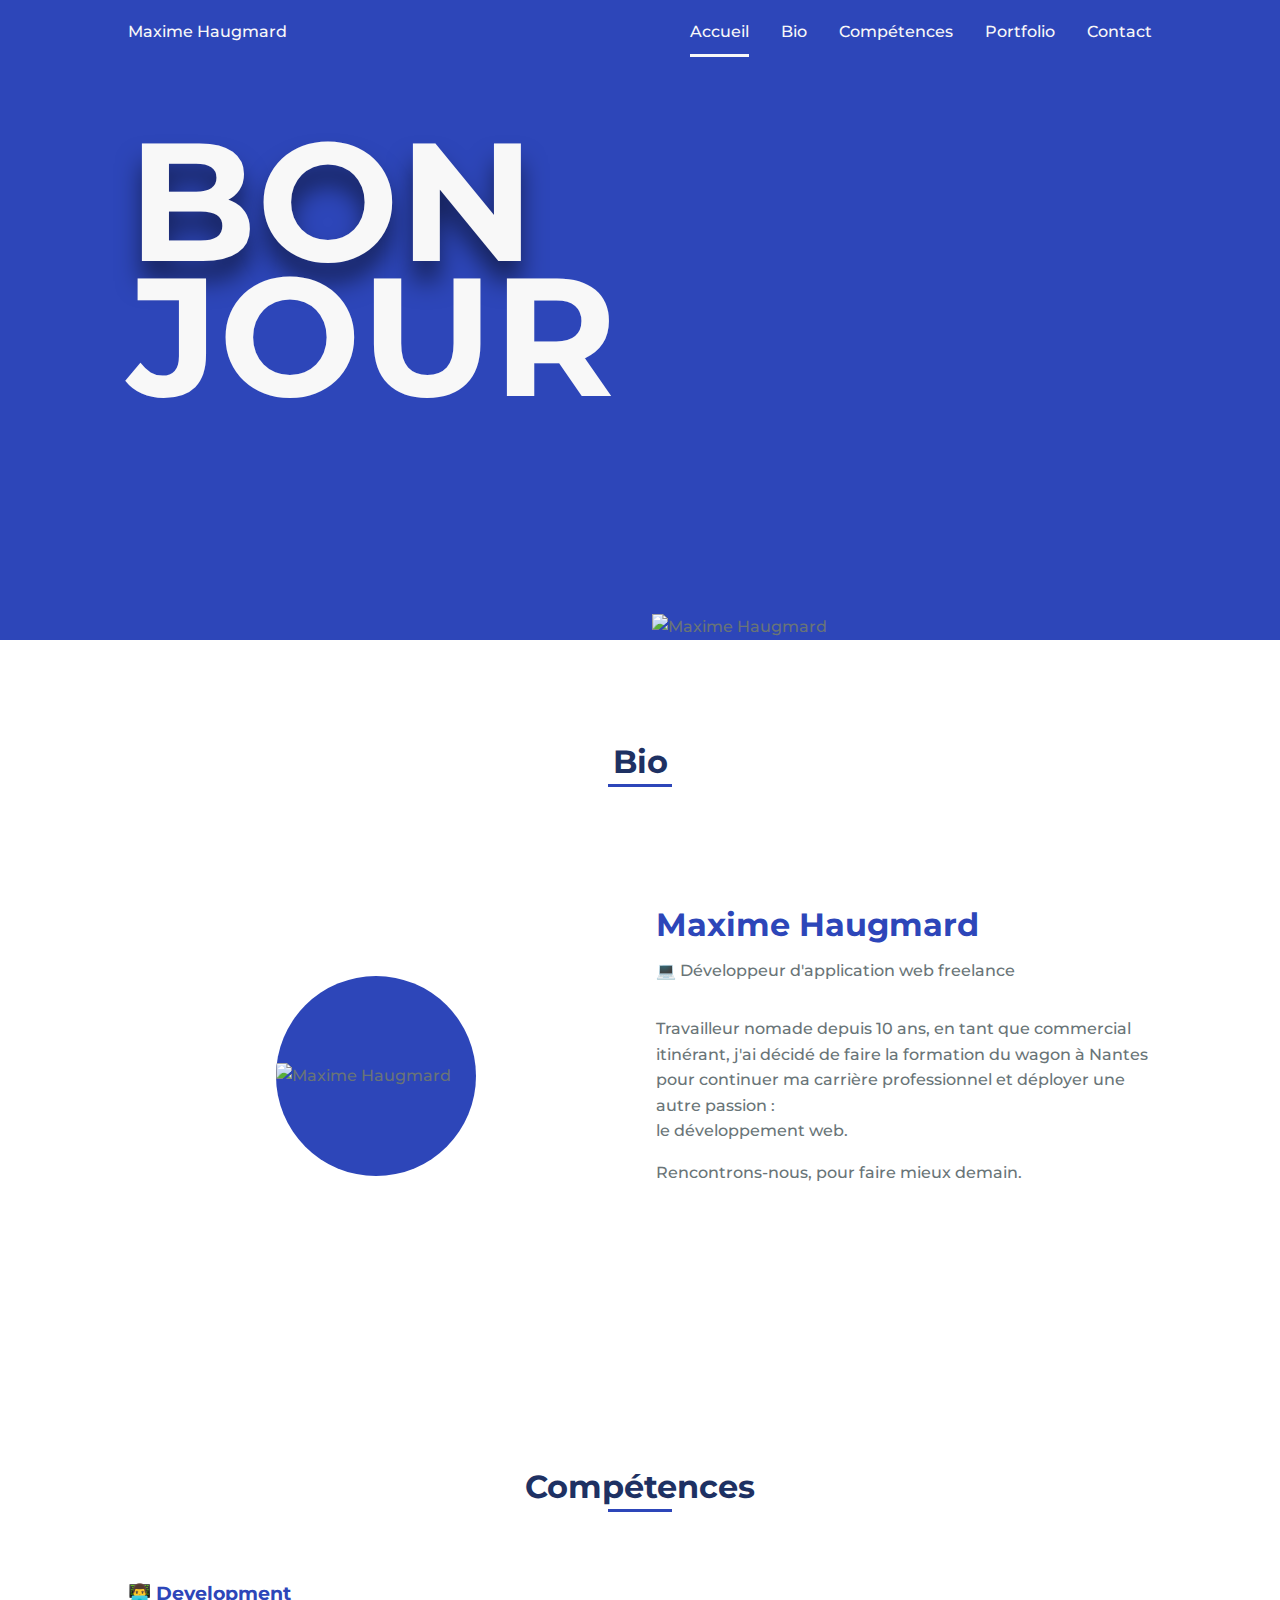
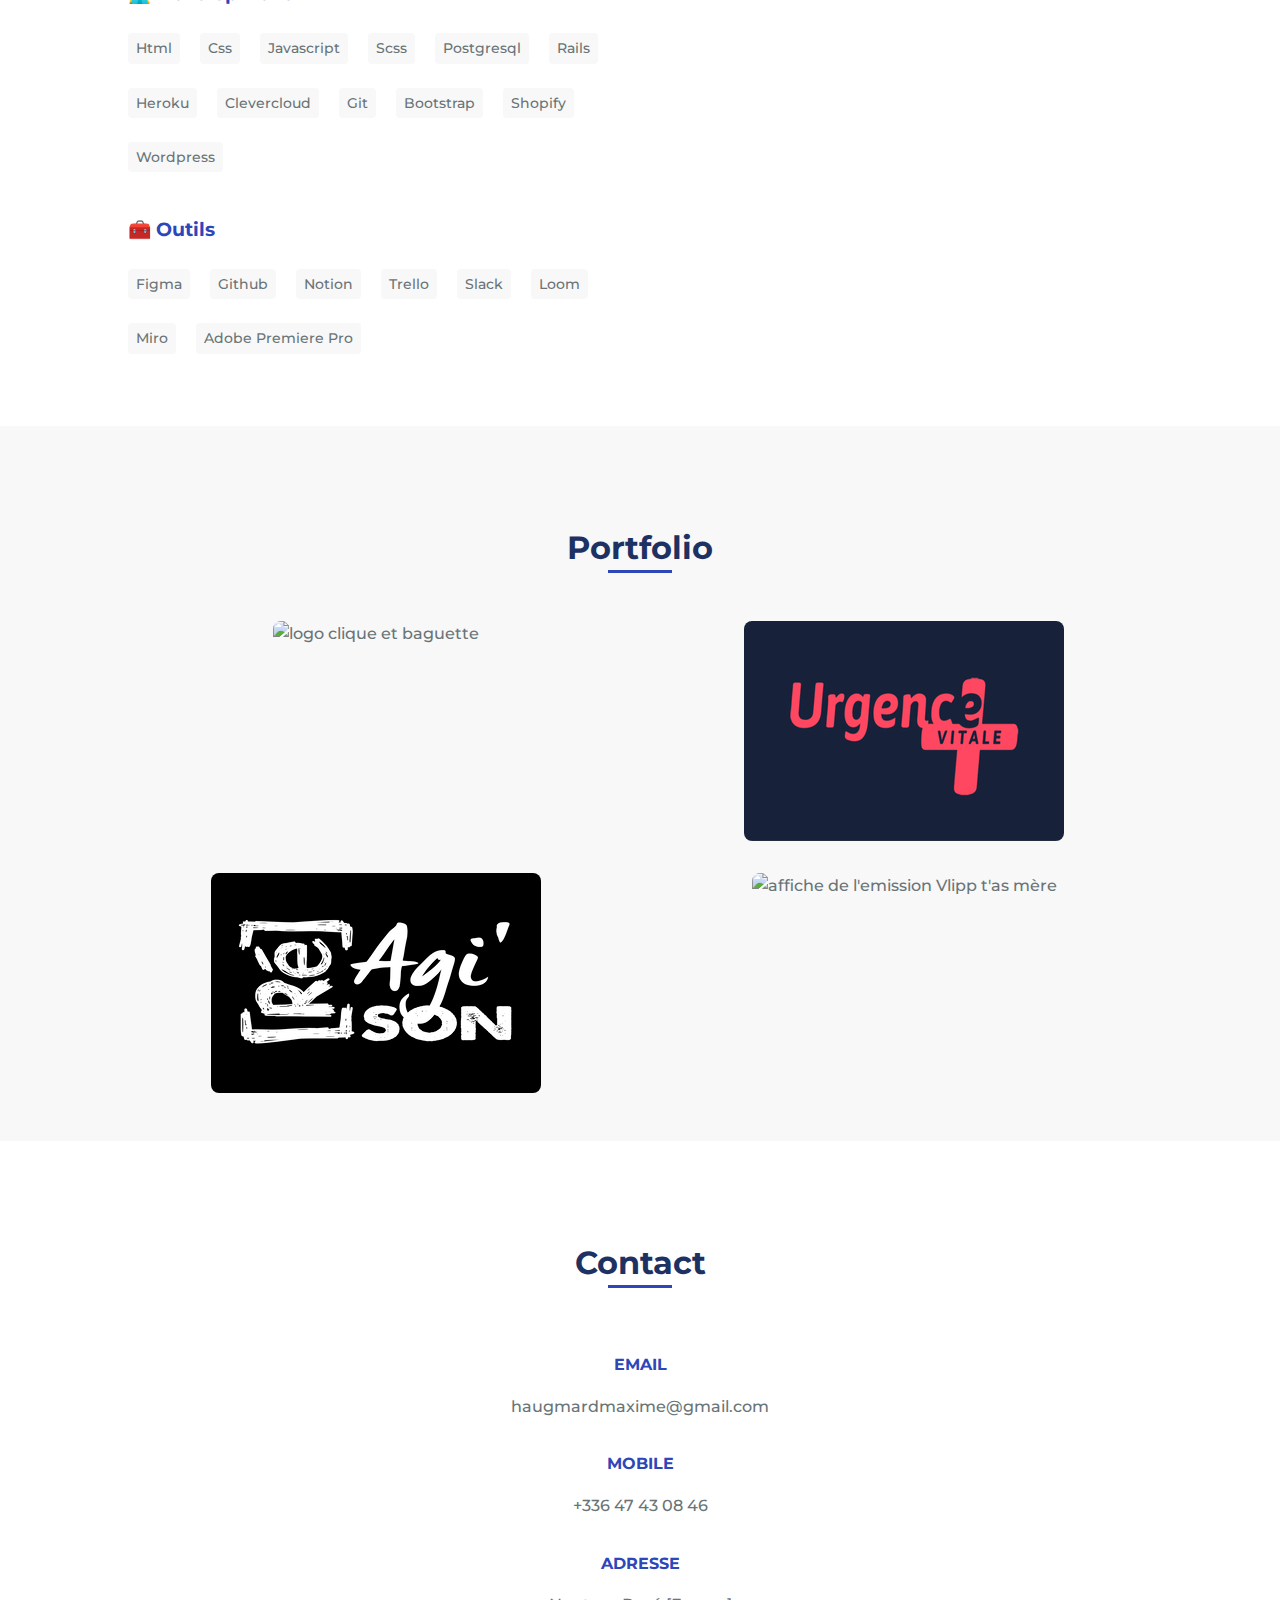
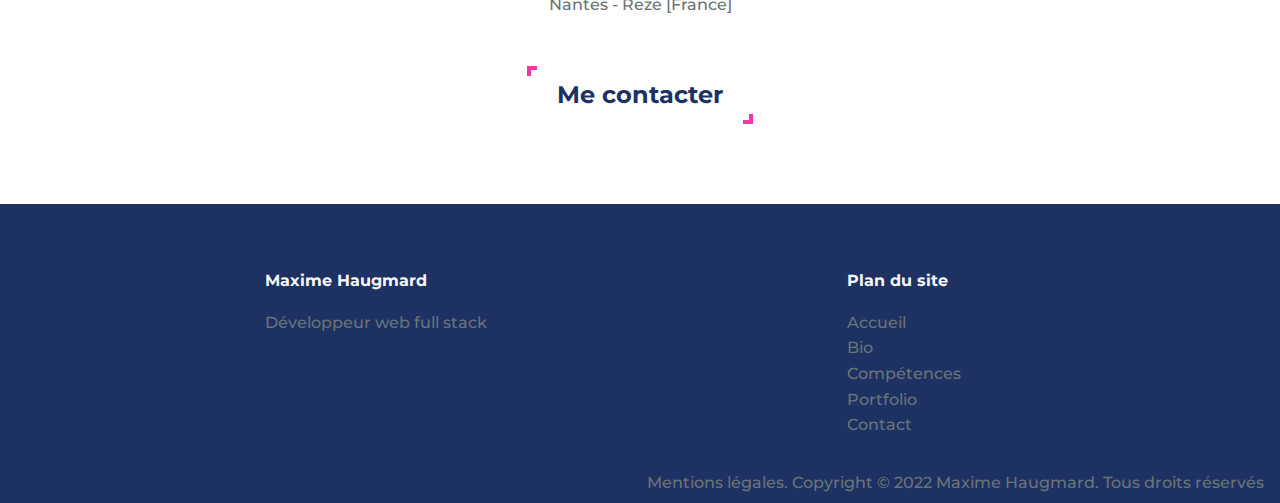
==== commit fb05c4cd: "Merge pull request #10 from MaximeHaugmard/home-section" ====
--- a/index.html
+++ b/index.html
@@ -50,7 +50,7 @@
       <!--===== HOME =====-->
       <section class="home" id="home">
         <div class="home__container bd-grid">
-          <h1 class="home__title"><span>BON</span><br>JOUR.</h1>
+          <h1 class="home__title"><span>BON</span><br>JOUR</h1>
 
           <div class="home__scroll">
             <a href="#about" class="home__scroll-link"></i><i class="fas fa-angle-double-down"></i></a>
@@ -178,7 +178,7 @@
             <h3 class="contact__subtitle">ADRESSE</h3>
             <span class="contact__text">Nantes - Rezé [France]</span>
 
-            <div class="btn-calendar">
+            <div class="btn-contact">
               <a href="https://docs.google.com/forms/d/e/1FAIpQLSfEinjuFks-7mo3iiz8x9qFw1VdDq83ba6JHgk2bbXcNiDGog/viewform?usp=sf_link" target="_blank" rel="nofollow"><h2>Me contacter</h2></a>
             </div>
           </div>
@@ -205,7 +205,7 @@
           </ul>
         </div>
       </div>
-      <p class="footer__text text-bottom"><span><a href="mentions-légales.html">Mentions légales.</a></span> Copyright © 2022 Maxime Haugmard. Tous droits réservés</p>
+      <p class="footer__text text-bottom"><span><a href="mentions-legales.html">Mentions légales.</a></span> Copyright © 2022 Maxime Haugmard. Tous droits réservés</p>
     </footer>
     <!--===== SCROLL REVEAL =====-->
     <script src="https://unpkg.com/scrollreveal"></script>
--- a/assets/css/styles.css
+++ b/assets/css/styles.css
@@ -184,10 +184,9 @@
 }
 .home__container{
     height: calc(100vh - var(--header-height));
-    row-gap: 5rem;
 }
 .home__title{
-    align-self: flex-end;
+    align-self: center;
     font-size: var(--big-font-size);
     color: var(--white-color);
     line-height: .8;
@@ -199,6 +198,7 @@
 .home__scroll{
     align-self: flex-end;
     padding-bottom: var(--mb-4);
+    z-index: 1;
 }
 
 .home__scroll-link{
@@ -356,11 +356,11 @@
     margin-bottom: var(--mb-2);
 }
 
-.btn-calendar{
+.btn-contact{
   display: inline-block;
   margin-top: 2rem;
 }
-.btn-calendar h2{
+.btn-contact h2{
   position: relative;
   padding: 10px 30px;
   margin: 0 15px;
@@ -369,12 +369,12 @@
   overflow: hidden;
   text-align: center;
 }
-.btn-calendar h2:hover {
+.btn-contact h2:hover {
     background: #F037A5;
     box-shadow: 0 0 50px #F037A5;
     transition-delay: 0.2s;
 }
-.btn-calendar h2:before {
+.btn-contact h2:before {
     content: '';
     position: absolute;
     top: 0;
@@ -386,12 +386,12 @@
     transition: .5s;
     transition-delay: 0.2s;
 }
-.btn-calendar h2:hover:before {
+.btn-contact h2:hover:before {
     width: 100%;
     height: 100%;
     transition-delay: 0s;
 }
-.btn-calendar h2:after {
+.btn-contact h2:after {
   content: '';
   position: absolute;
   bottom: 0;
@@ -403,7 +403,7 @@
   transition: .5s;
   transition-delay: 0.2s;
 }
-.btn-calendar h2:hover:after {
+.btn-contact h2:hover:after {
     width: 100%;
     height: 100%;
     transition-delay: 0s;
@@ -489,6 +489,9 @@
         grid-template-rows: 1.7fr 1fr;
         row-gap: 0;
     }
+    .home__title{
+        align-self: flex-end;
+    }
     .home__img{
         width: 524px;
         right: 10%;
@@ -549,6 +552,5 @@
     }
     .home__img {
         width: 500px;
-        right: 24%;
-    }
-}
+    }
+}
